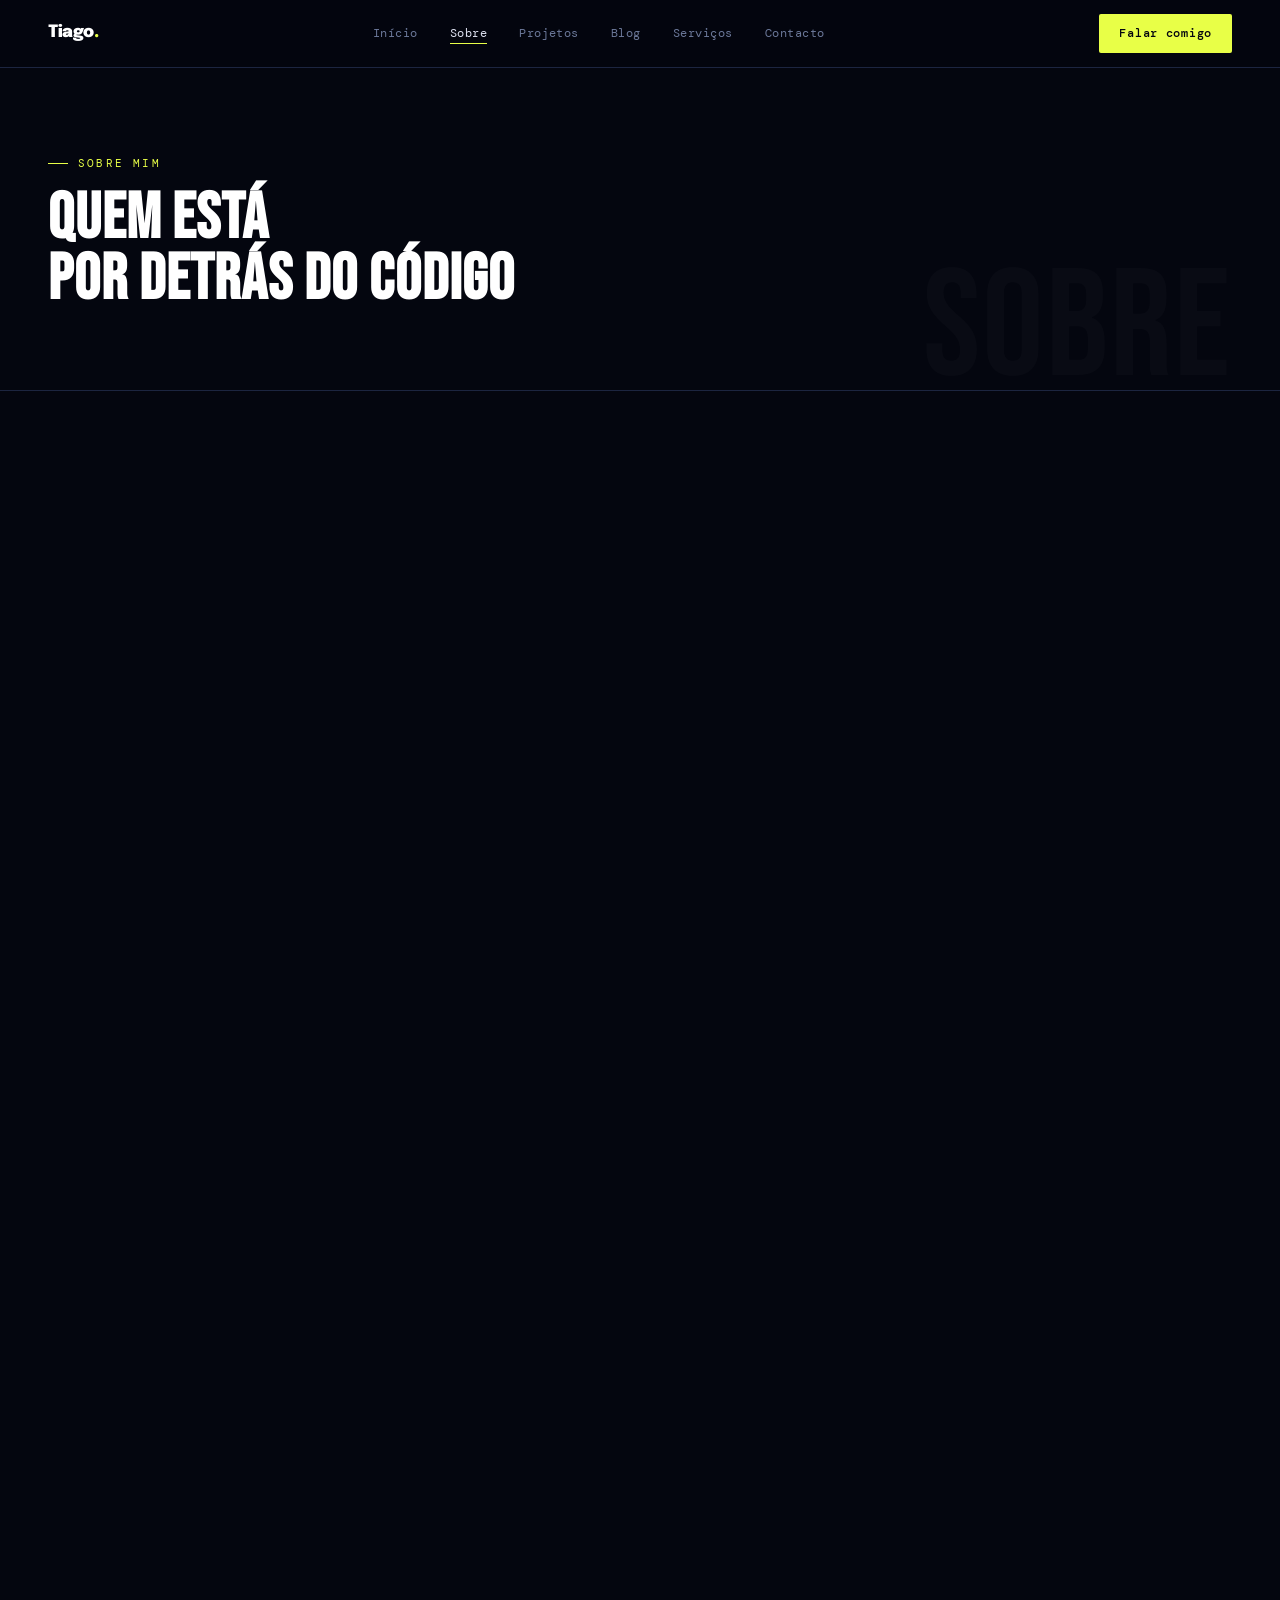
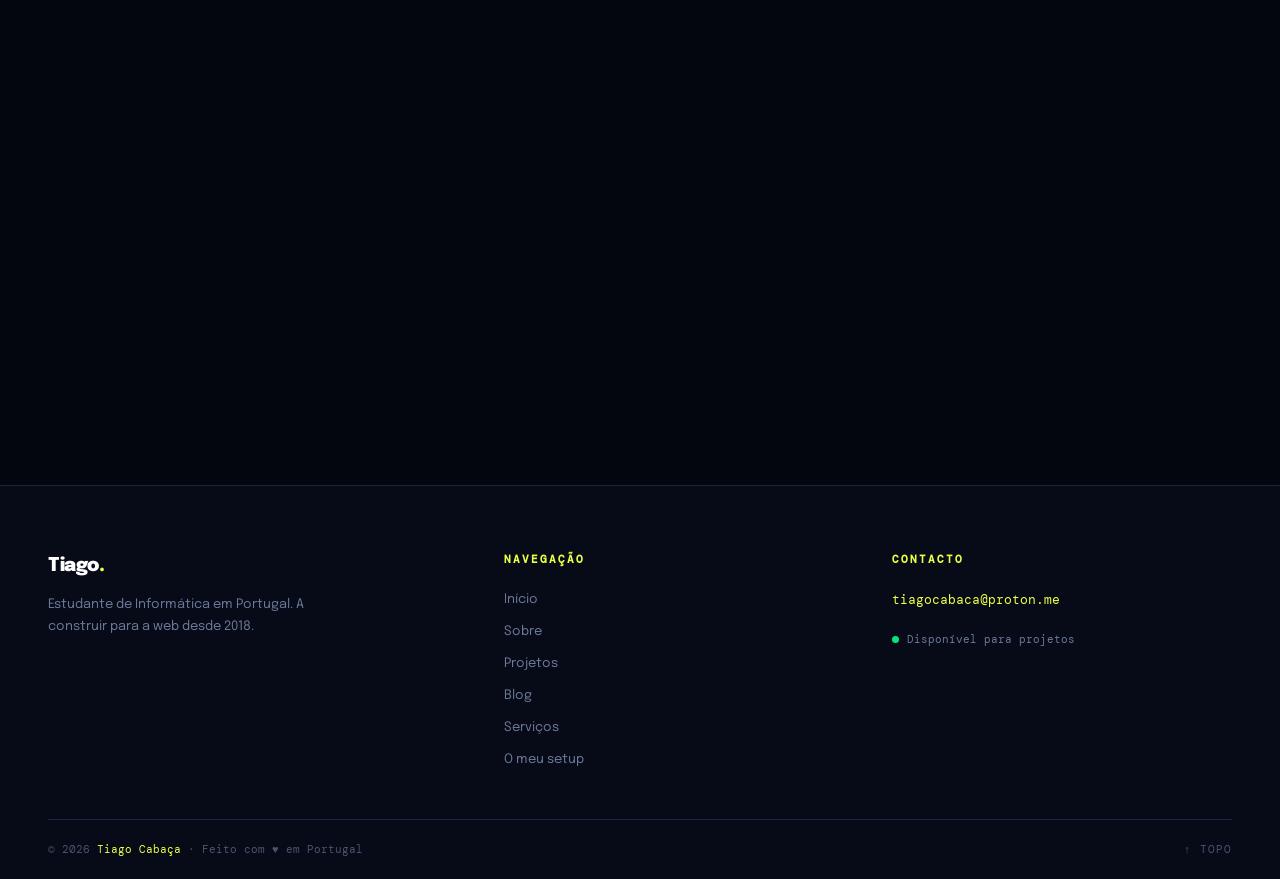
==== pages/about.html @ 88f1fd80 "Add about page" ====
<!DOCTYPE html>
<html lang="pt">
<head>
  <meta charset="UTF-8"/><meta name="viewport" content="width=device-width, initial-scale=1.0"/>
  <title>Sobre | Tiago Cabaça</title>
  <link rel="stylesheet" href="../assets/css/style.css"/>
  <link rel="stylesheet" href="../assets/css/content.css"/><link rel="stylesheet" href="../assets/css/responsive.css"/>
</head>
<body>
<div class="page-wrap">

<nav>
  <a href="../index.html" class="nav-logo">Tiago<span>.</span></a>
  <ul class="nav-links">
    <li><a href="../index.html">Início</a></li><li><a href="about.html" class="active">Sobre</a></li>
    <li><a href="projects.html">Projetos</a></li><li><a href="blog.html">Blog</a></li>
    <li><a href="services.html">Serviços</a></li><li><a href="contact.html">Contacto</a></li>
  </ul>
  <a href="contact.html" class="nav-cta">Falar comigo</a>
  <button class="nav-toggle">☰</button>
</nav>

<div class="page-hero">
  <div class="page-hero-bg">SOBRE</div>
  <div class="container">
    <div class="eyebrow">Sobre mim</div>
    <h1 class="section-title">Quem está<br>por detrás do código</h1>
  </div>
</div>

<section class="section">
  <div class="container">
    <div class="about-layout">

      <!-- Sidebar -->
      <div class="about-sidebar-sticky">
        <div class="profile-card reveal">
          <div class="profile-avatar" style="padding:0;overflow:hidden"><img src="../assets/images/foto-perfil.jpeg" alt="Tiago Cabaça" style="width:100%;height:100%;object-fit:cover;border-radius:inherit"/></div>
          <div class="profile-name">Tiago Cabaça</div>
          <div class="profile-role">// Developer & Estudante</div>
          <ul class="profile-meta">
            <li class="profile-meta-item"><span>📍</span><span>Lisboa, Portugal</span></li>
            <li class="profile-meta-item"><span>✉</span><span>tiagocabaca@proton.me</span></li>
            <li class="profile-meta-item"><span>⚡</span><span><span class="status-dot" style="display:inline-block;margin-right:6px"></span>Disponível para projetos</span></li>
            <li class="profile-meta-item"><span>🎓</span><span>Eng. Informática · Inf. Gestão</span></li>
          </ul>
        </div>
        <div class="sidebar-actions reveal">
          <a href="contact.html" class="btn btn-primary">Falar comigo</a>
          <a href="uses.html" class="sidebar-setup-link">Ver o meu setup →</a>
        </div>
      </div>

      <!-- Content -->
      <div>
        <div class="about-content-block reveal">
          <h2>// Olá, sou o Tiago</h2>
          <p>Cresci em Lisboa e comecei a mexer com computadores mais cedo do que era suposto. Em 2018 entrei no curso profissional de Gestão e Programação de Sistemas Informáticos na Escola Secundária José Saramago e foi aí que tudo encaixou. Não era só programar por obrigação escolar; era perceber como as coisas funcionam por dentro, desmontá-las e voltar a montá-las de forma diferente. Essa curiosidade é o que me move até hoje.</p>
          <p>Depois do curso profissional, fiz o CTeSP em Informática na Academia de Ensino Superior de Mafra. Durante esse período tive dois estágios: um em suporte de IT numa empresa que prestava serviço remoto a empresas maiores, e outro em desenvolvimento web a construir sites para clientes, desde páginas estáticas e informativos a lojas online. Estou agora no IADE a fazer uma dupla licenciatura em Engenharia Informática e Informática de Gestão em simultâneo. É intenso, mas faz sentido para o que quero fazer.</p>
          <p>Trabalho principalmente com JavaScript e TypeScript, React no frontend, Node.js e Python no backend, e tenho explorado Kotlin para Android. Não tenho uma stack favorita fixa: prefiro entender o problema antes de escolher as ferramentas. Às vezes isso significa usar o que já sei, outras vezes significa aprender algo novo para o projeto.</p>
          <p>Aprendo de forma contínua, por necessidade ou por curiosidade. Não tenho medo de tecnologias novas: uma que não conheço hoje é uma que posso conhecer amanhã. E gosto genuinamente do processo, não é só trabalho.</p>
        </div>

        <div class="about-content-block reveal">
          <h2>// O que faço</h2>
          <p>O grosso do que faço é desenvolvimento web, do início ao fim. Isso normalmente significa arquitetar a estrutura antes de escrever uma linha de código, construir o backend com Node.js ou Python, montar a base de dados, e depois o frontend em React com TypeScript. Já trabalhei em projetos académicos de escala real, como a plataforma Africana Virtual Airways: uma aplicação full-stack de reservas de voos com motor de pesquisa, seleção de lugares, sistema de PNR e backoffice de administração, construída com Node.js, Express, MySQL e JavaScript vanilla.</p>
          <p>Gosto especialmente de construir ferramentas que resolvem um problema específico de forma limpa. O Track Manager é um bom exemplo: é uma web app open source para gerir faixas de áudio e legendas em ficheiros de vídeo, com frontend em React e TypeScript e backend em FastAPI com Python. Nasceu de uma frustração real, e esse é sempre o melhor ponto de partida para qualquer projeto.</p>
          <p>Além do desenvolvimento web, também faço Android com Kotlin. Depois do Xplored no IADE percebi que gosto do conjunto de desafios que o desenvolvimento mobile coloca: as restrições de bateria e memória, o ciclo de vida das Activities, a experiência de utilizador num ecrã pequeno. É uma área que pretendo continuar a explorar.</p>
          <p>Estou disponível para projetos freelance. Se precisas de um site, uma web app, uma API, ou simplesmente de ajuda técnica para transformar uma ideia em código, fala comigo diretamente.</p>

          <div class="skills-bars" style="margin-top:28px">
            <div class="skill-row">
              <div class="skill-row-top"><span>JavaScript / TypeScript</span><span>80%</span></div>
              <div class="skill-track"><div class="skill-fill" style="width:80%"></div></div>
            </div>
            <div class="skill-row">
              <div class="skill-row-top"><span>HTML / CSS</span><span>78%</span></div>
              <div class="skill-track"><div class="skill-fill" style="width:78%;animation-delay:.1s"></div></div>
            </div>
            <div class="skill-row">
              <div class="skill-row-top"><span>React / Vite</span><span>70%</span></div>
              <div class="skill-track"><div class="skill-fill" style="width:70%;animation-delay:.15s"></div></div>
            </div>
            <div class="skill-row">
              <div class="skill-row-top"><span>Node.js / Express</span><span>68%</span></div>
              <div class="skill-track"><div class="skill-fill" style="width:68%;animation-delay:.2s"></div></div>
            </div>
            <div class="skill-row">
              <div class="skill-row-top"><span>Python / FastAPI</span><span>60%</span></div>
              <div class="skill-track"><div class="skill-fill" style="width:60%;animation-delay:.25s"></div></div>
            </div>
            <div class="skill-row">
              <div class="skill-row-top"><span>Kotlin / Android</span><span>62%</span></div>
              <div class="skill-track"><div class="skill-fill" style="width:62%;animation-delay:.3s"></div></div>
            </div>
          </div>
        </div>

        <div class="about-content-block reveal">
          <h2>// Experiência</h2>
          <div class="timeline">
            <div class="timeline-item">
              <div class="timeline-date">2025 - Presente</div>
              <div class="timeline-role">Developer Freelancer</div>
              <div class="timeline-company">Independente · Lisboa</div>
              <div class="timeline-desc">Projetos pessoais e académicos em web development. Disponível para projetos de desenvolvimento web, APIs e automações.</div>
            </div>
            <div class="timeline-item">
              <div class="timeline-date">Estágio · 2023</div>
              <div class="timeline-role">Desenvolvedor Web</div>
              <div class="timeline-company">Agência de Web · Portugal</div>
              <div class="timeline-desc">Desenvolvimento de websites para clientes: sites estáticos e informativos, lojas online e plataformas dinâmicas.</div>
            </div>
            <div class="timeline-item">
              <div class="timeline-date">Estágio · 2021</div>
              <div class="timeline-role">IT Support Technician</div>
              <div class="timeline-company">Empresa de Suporte Remoto · Portugal</div>
              <div class="timeline-desc">Suporte técnico remoto a empresas clientes. Resolução de problemas de hardware, software e redes em ambiente profissional.</div>
            </div>
          </div>
        </div>

        <div class="about-content-block reveal">
          <h2>// Educação</h2>
          <div class="edu-grid">
            <div class="edu-card">
              <div class="edu-year">2018 — 2021</div>
              <div class="edu-course">Técnico de Gestão e Programação de Sistemas Informáticos</div>
              <div class="edu-institution">Escola Secundária José Saramago · Nível IV</div>
            </div>
            <div class="edu-card">
              <div class="edu-year">2021 — 2023</div>
              <div class="edu-course">CTeSP em Informática</div>
              <div class="edu-institution">Academia de Ensino Superior de Mafra (AESM)</div>
            </div>
            <div class="edu-card">
              <div class="edu-year">2024 — Presente</div>
              <div class="edu-course">Dupla Licenciatura em Engenharia Informática + Informática de Gestão</div>
              <div class="edu-institution">IADE, Universidade Europeia</div>
            </div>
          </div>
        </div>

        <div class="about-content-block reveal" style="display:none">
          <h2>// Testemunhos</h2>
          <div class="testimonials-grid">
            <div class="testimonial-card">
              <div class="testimonial-quote"></div>
              <div class="testimonial-author">
                <div class="testimonial-avatar"></div>
                <div class="testimonial-info">
                  <strong></strong>
                  <span></span>
                </div>
              </div>
            </div>
          </div>
        </div>

        <div class="about-content-block reveal">
          <h2>// Interesses</h2>
          <p>Fora do código, a fotografia ocupa muito do meu tempo. Câmaras analógicas, médio formato, rolos de filme de 35mm, abertura, luz natural. É uma área que me fascina tanto quanto a tecnologia: há algo de muito parecido entre as duas, a ideia de que com as ferramentas certas e atenção suficiente consegues capturar exatamente o que tens na cabeça. Tenho também um interesse crescente em open source, já tenho alguns projetos no meu GitHub e quero continuar a investir nessa área. E quando não estou a fazer nenhuma das duas coisas, estou provavelmente a jogar algum jogo indie ou a aprender algo que não tem utilidade imediata nenhuma mas que de alguma forma vai ser útil mais tarde.</p>
          <div class="tag-cloud" style="margin-top:16px">
            <span class="tag">Fotografia</span><span class="tag">Open Source</span>
            <span class="tag">Automação</span><span class="tag">Jogos Indie</span>
            <span class="tag">Android Dev</span><span class="tag">Aprender coisas novas</span>
          </div>
        </div>
      </div>
    </div>
  </div>
</section>

<footer>
  <div class="footer-top container">
    <div class="footer-brand">
      <a href="../index.html" class="nav-logo">Tiago<span>.</span></a>
      <p class="footer-tagline">Estudante de Informática em Portugal. A construir para a web desde 2018.</p>
    </div>
    <div class="footer-col">
      <h4>Navegação</h4>
      <div class="footer-links">
        <a href="../index.html">Início</a><a href="about.html">Sobre</a>
        <a href="projects.html">Projetos</a><a href="blog.html">Blog</a>
        <a href="services.html">Serviços</a><a href="uses.html">O meu setup</a>
      </div>
    </div>
    <div class="footer-col">
      <h4>Contacto</h4>
      <a href="mailto:tiagocabaca@proton.me" class="footer-contact-email">tiagocabaca@proton.me</a>
      <div class="status"><span class="status-dot"></span>Disponível para projetos</div>
    </div>
  </div>
  <div class="footer-bottom container">
    <p class="footer-copy">© 2026 <span>Tiago Cabaça</span> · Feito com ♥ em Portugal</p>
    <a href="#" class="footer-top-link">↑ Topo</a>
  </div>
</footer>

</div>
<script src="../assets/js/script.js"></script>
</body>
</html>
---- assets/css/style.css ----
@import url('https://fonts.googleapis.com/css2?family=Bebas+Neue&family=DM+Mono:ital,wght@0,300;0,400;0,500;1,300&family=Epilogue:wght@400;500;700;900&display=swap');

/* ══════════════════════════════════════
   ROOT
══════════════════════════════════════ */
:root {
  --bg:        #04060f;
  --bg2:       #070a17;
  --surface:   #0b0f20;
  --surface2:  #111827;
  --border:    #1c2540;
  --border2:   #243060;
  --accent:    #e8ff47;
  --accent-dim: rgba(232,255,71,0.12);
  --accent-glow: 0 0 24px rgba(232,255,71,0.25);
  --text:      #dde1f0;
  --muted:     #4a5470;
  --muted2:    #6b7899;
  --font-head: 'Bebas Neue', sans-serif;
  --font-body: 'Epilogue', sans-serif;
  --font-mono: 'DM Mono', monospace;
  --radius:    2px;
  --nav-h:     68px;
}

/* ══════════════════════════════════════
   RESET
══════════════════════════════════════ */
*, *::before, *::after { box-sizing: border-box; margin: 0; padding: 0; }
html { scroll-behavior: smooth; }
body {
  background: var(--bg);
  color: var(--text);
  font-family: var(--font-body);
  font-size: 15px;
  line-height: 1.7;
  overflow-x: hidden;
}
a { color: inherit; text-decoration: none; }
img { max-width: 100%; display: block; }
ul { list-style: none; }
button { font-family: inherit; cursor: pointer; border: none; background: none; }

/* ══════════════════════════════════════
   NAVBAR
══════════════════════════════════════ */
nav {
  position: fixed;
  top: 0; left: 0; right: 0;
  height: var(--nav-h);
  z-index: 200;
  display: flex;
  align-items: center;
  justify-content: space-between;
  padding: 0 48px;
  background: rgba(4,6,15,0.9);
  backdrop-filter: blur(16px);
  border-bottom: 1px solid var(--border);
  transition: border-color .3s;
}
nav.scrolled { border-bottom-color: var(--border2); }

.nav-logo {
  font-family: var(--font-body);
  font-weight: 900;
  font-size: 17px;
  letter-spacing: -0.5px;
  color: #fff;
  white-space: nowrap;
}
.nav-logo span { color: var(--accent); }

.nav-links {
  display: flex;
  align-items: center;
  gap: 32px;
}
.nav-links a {
  font-family: var(--font-mono);
  font-size: 12px;
  color: var(--muted2);
  letter-spacing: 0.04em;
  transition: color .2s;
  position: relative;
}
.nav-links a::after {
  content: '';
  position: absolute;
  bottom: -3px; left: 0;
  width: 0; height: 1px;
  background: var(--accent);
  transition: width .25s;
}
.nav-links a:hover,
.nav-links a.active { color: var(--text); }
.nav-links a:hover::after,
.nav-links a.active::after { width: 100%; }

.nav-cta {
  font-family: var(--font-mono);
  font-size: 12px;
  padding: 9px 20px;
  background: var(--accent);
  color: var(--bg);
  font-weight: 500;
  letter-spacing: 0.06em;
  transition: all .2s;
  border-radius: var(--radius);
}
.nav-cta:hover {
  background: #fff;
  box-shadow: var(--accent-glow);
}

.nav-toggle {
  display: none;
  color: var(--text);
  font-size: 20px;
  padding: 4px;
}

/* ══════════════════════════════════════
   PAGE WRAPPER
══════════════════════════════════════ */
.page-wrap {
  padding-top: var(--nav-h);
}

/* ══════════════════════════════════════
   SECTION BASE
══════════════════════════════════════ */
.section {
  padding: 100px 48px;
  position: relative;
}
.section--alt {
  background: var(--bg2);
  border-top: 1px solid var(--border);
  border-bottom: 1px solid var(--border);
}
.section--dark {
  background: var(--surface);
  border-top: 1px solid var(--border);
  border-bottom: 1px solid var(--border);
}

.container {
  max-width: 1200px;
  margin: 0 auto;
}

/* ══════════════════════════════════════
   TYPOGRAPHY ATOMS
══════════════════════════════════════ */
.eyebrow {
  display: inline-flex;
  align-items: center;
  gap: 10px;
  font-family: var(--font-mono);
  font-size: 11px;
  color: var(--accent);
  letter-spacing: 0.2em;
  text-transform: uppercase;
  margin-bottom: 16px;
}
.eyebrow::before {
  content: '';
  width: 20px; height: 1px;
  background: var(--accent);
  flex-shrink: 0;
}

.display-title {
  font-family: var(--font-head);
  font-size: clamp(56px, 8vw, 110px);
  line-height: 0.92;
  letter-spacing: 1px;
  color: #fff;
  text-transform: uppercase;
}

.section-title {
  font-family: var(--font-head);
  font-size: clamp(40px, 5vw, 68px);
  line-height: 0.95;
  letter-spacing: 1px;
  color: #fff;
  text-transform: uppercase;
  margin-bottom: 16px;
}

.section-sub {
  font-family: var(--font-body);
  font-size: 15px;
  color: var(--muted2);
  max-width: 480px;
  line-height: 1.8;
}

/* ══════════════════════════════════════
   BUTTONS
══════════════════════════════════════ */
.btn {
  display: inline-flex;
  align-items: center;
  gap: 8px;
  font-family: var(--font-mono);
  font-size: 12px;
  letter-spacing: 0.08em;
  padding: 12px 24px;
  border-radius: var(--radius);
  transition: all .2s;
  text-transform: uppercase;
  cursor: pointer;
}
.btn-primary {
  background: var(--accent);
  color: var(--bg);
  font-weight: 500;
}
.btn-primary:hover {
  background: #fff;
  color: var(--bg);
  box-shadow: var(--accent-glow);
}
.btn-outline {
  border: 1px solid var(--border2);
  color: var(--muted2);
}
.btn-outline:hover {
  border-color: var(--accent);
  color: var(--accent);
}
.btn-ghost {
  color: var(--accent);
  padding: 0;
  font-size: 12px;
}
.btn-ghost::after { content: ' →'; }
.btn-ghost:hover { color: #fff; }

/* ══════════════════════════════════════
   STATUS DOT
══════════════════════════════════════ */
.status {
  display: inline-flex;
  align-items: center;
  gap: 8px;
  font-family: var(--font-mono);
  font-size: 11px;
  color: var(--muted2);
}
.status-dot {
  width: 7px; height: 7px;
  background: #00e87a;
  border-radius: 50%;
  animation: pulse 2s infinite;
  flex-shrink: 0;
}
@keyframes pulse {
  0%,100% { opacity: 1; box-shadow: 0 0 0 0 rgba(0,232,122,0.4); }
  50% { opacity: .7; box-shadow: 0 0 0 4px rgba(0,232,122,0); }
}

/* ══════════════════════════════════════
   HERO (index)
══════════════════════════════════════ */
#hero {
  min-height: 75vh;
  display: flex;
  flex-direction: column;
  justify-content: center;
  padding: calc(var(--nav-h) + 4px) 48px 80px;
  position: relative;
  overflow: hidden;
  border-bottom: 1px solid var(--border);
}

.hero-bg-text {
  position: absolute;
  bottom: -20px; right: -20px;
  font-family: var(--font-head);
  font-size: clamp(160px, 22vw, 320px);
  color: rgba(255,255,255,0.018);
  line-height: 1;
  letter-spacing: 2px;
  text-transform: uppercase;
  pointer-events: none;
  user-select: none;
}

.hero-inner {
  position: relative;
  z-index: 2;
  max-width: 900px;
}

.hero-tag {
  display: flex;
  align-items: center;
  gap: 16px;
  margin-bottom: 32px;
  opacity: 0;
  animation: fadeUp .5s .1s forwards;
}

.hero-title {
  opacity: 0;
  animation: fadeUp .5s .25s forwards;
  margin-bottom: 32px;
}
.hero-title .outline {
  -webkit-text-stroke: 1.5px rgba(255,255,255,0.25);
  color: transparent;
}
.hero-title .accent-word { color: var(--accent); }

.hero-desc {
  font-size: 16px;
  color: var(--muted2);
  max-width: 460px;
  line-height: 1.85;
  margin-bottom: 44px;
  opacity: 0;
  animation: fadeUp .5s .4s forwards;
}

.hero-actions {
  display: flex;
  gap: 12px;
  flex-wrap: wrap;
  opacity: 0;
  animation: fadeUp .5s .55s forwards;
}

.hero-scroll {
  position: absolute;
  bottom: 36px; left: 48px;
  display: flex;
  align-items: center;
  gap: 12px;
  font-family: var(--font-mono);
  font-size: 10px;
  color: var(--muted);
  letter-spacing: 0.2em;
  text-transform: uppercase;
  opacity: 0;
  animation: fadeUp .5s .8s forwards;
}
.scroll-bar {
  width: 36px; height: 1px;
  background: var(--border2);
  position: relative; overflow: hidden;
}
.scroll-bar::after {
  content: '';
  position: absolute;
  inset: 0;
  background: var(--accent);
  animation: runBar 2s 1.2s ease-in-out infinite;
  transform: translateX(-100%);
}
@keyframes runBar {
  0%   { transform: translateX(-100%); }
  50%  { transform: translateX(0); }
  100% { transform: translateX(100%); }
}

/* ══════════════════════════════════════
   ABOUT SNIPPET (index)
══════════════════════════════════════ */
.about-grid {
  display: grid;
  grid-template-columns: 1fr 1fr;
  gap: 80px;
  align-items: center;
}

.photo-frame {
  position: relative;
  max-width: 420px;
}
.photo-frame::before {
  content: '';
  position: absolute;
  top: -1px; left: -1px; right: -1px; bottom: -1px;
  background: linear-gradient(135deg, var(--accent) 0%, transparent 50%, var(--border2) 100%);
  z-index: -1;
}
.photo-placeholder {
  aspect-ratio: 3/4;
  background: var(--surface);
  border: 1px solid var(--border);
  display: flex;
  flex-direction: column;
  align-items: center;
  justify-content: center;
  gap: 12px;
  color: var(--muted);
  font-family: var(--font-mono);
  font-size: 12px;
}
.photo-placeholder svg { opacity: 0.2; width: 52px; height: 52px; }

.corner { position: absolute; width: 16px; height: 16px; border-color: var(--accent); border-style: solid; }
.corner.tl { top: -6px; left: -6px; border-width: 2px 0 0 2px; }
.corner.tr { top: -6px; right: -6px; border-width: 2px 2px 0 0; }
.corner.bl { bottom: -6px; left: -6px; border-width: 0 0 2px 2px; }
.corner.br { bottom: -6px; right: -6px; border-width: 0 2px 2px 0; }

.stats-row {
  display: flex;
  gap: 24px;
  margin-top: 28px;
}
.stat-block strong {
  display: block;
  font-family: var(--font-head);
  font-size: 40px;
  color: var(--accent);
  line-height: 1;
}
.stat-block span {
  font-family: var(--font-mono);
  font-size: 11px;
  color: var(--muted2);
  letter-spacing: 0.1em;
}

.about-text p { color: var(--muted2); line-height: 1.9; margin-bottom: 18px; }

.tag-cloud { display: flex; flex-wrap: wrap; gap: 8px; margin-top: 28px; }
.tag {
  font-family: var(--font-mono);
  font-size: 11px;
  padding: 5px 12px;
  border: 1px solid var(--border2);
  color: var(--muted2);
  letter-spacing: 0.06em;
  transition: all .2s;
  border-radius: var(--radius);
}
.tag:hover { border-color: var(--accent); color: var(--accent); background: var(--accent-dim); }

/* ══════════════════════════════════════
   PROJECT CARDS
══════════════════════════════════════ */
.section-header {
  display: flex;
  align-items: flex-end;
  justify-content: space-between;
  margin-bottom: 48px;
  gap: 24px;
}

.projects-grid {
  display: grid;
  grid-template-columns: repeat(3, 1fr);
  gap: 1px;
  background: var(--border);
}

.project-card {
  background: var(--bg);
  position: relative;
  overflow: hidden;
  transition: background .25s;
}
.project-card:hover { background: var(--surface); }

.project-thumb {
  height: 180px;
  background: var(--surface);
  display: flex;
  align-items: center;
  justify-content: center;
  border-bottom: 1px solid var(--border);
  overflow: hidden;
  position: relative;
}
.project-num {
  font-family: var(--font-head);
  font-size: 80px;
  color: var(--border2);
  line-height: 1;
  transition: all .3s;
  letter-spacing: 2px;
}
.project-card:hover .project-num { color: rgba(232,255,71,0.1); transform: scale(1.08); }

.project-accent-line {
  position: absolute;
  top: 0; left: 0; right: 0;
  height: 2px;
  background: var(--accent);
  transform: scaleX(0);
  transform-origin: left;
  transition: transform .35s;
}
.project-card:hover .project-accent-line { transform: scaleX(1); }

.project-body { padding: 24px 24px 28px; }
.project-tags { display: flex; gap: 6px; margin-bottom: 12px; flex-wrap: wrap; }
.project-tag {
  font-family: var(--font-mono);
  font-size: 10px;
  padding: 3px 8px;
  background: var(--accent-dim);
  color: var(--accent);
  letter-spacing: 0.08em;
  border-radius: var(--radius);
}
.project-name {
  font-family: var(--font-body);
  font-weight: 700;
  font-size: 18px;
  color: #fff;
  margin-bottom: 8px;
  letter-spacing: -0.3px;
}
.project-desc {
  font-size: 13px;
  color: var(--muted2);
  line-height: 1.7;
  margin-bottom: 20px;
}
.project-links { display: flex; gap: 16px; }

/* ══════════════════════════════════════
   BLOG CARDS
══════════════════════════════════════ */
.blog-grid {
  display: grid;
  grid-template-columns: repeat(3, 1fr);
  gap: 24px;
}

.blog-card {
  background: var(--surface);
  border: 1px solid var(--border);
  overflow: hidden;
  transition: all .25s;
  border-radius: var(--radius);
}
.blog-card:hover {
  border-color: var(--border2);
  transform: translateY(-3px);
  box-shadow: 0 16px 48px rgba(0,0,0,0.3);
}

.blog-thumb {
  height: 160px;
  background: var(--bg2);
  display: flex;
  align-items: center;
  justify-content: center;
  border-bottom: 1px solid var(--border);
  overflow: hidden;
}
.blog-thumb-icon {
  font-family: var(--font-head);
  font-size: 56px;
  color: var(--border2);
  letter-spacing: 1px;
  transition: all .3s;
}
.blog-card:hover .blog-thumb-icon { color: rgba(232,255,71,0.15); }

.blog-body { padding: 20px; }
.blog-meta {
  display: flex;
  align-items: center;
  justify-content: space-between;
  margin-bottom: 10px;
}
.blog-cat {
  font-family: var(--font-mono);
  font-size: 10px;
  color: var(--accent);
  letter-spacing: 0.12em;
  text-transform: uppercase;
}
.blog-date {
  font-family: var(--font-mono);
  font-size: 10px;
  color: var(--muted);
}
.blog-title {
  font-family: var(--font-body);
  font-weight: 700;
  font-size: 16px;
  color: #fff;
  margin-bottom: 8px;
  line-height: 1.4;
  letter-spacing: -0.2px;
}
.blog-excerpt {
  font-size: 13px;
  color: var(--muted2);
  line-height: 1.7;
  margin-bottom: 16px;
}
.blog-footer {
  display: flex;
  align-items: center;
  justify-content: space-between;
}
.read-time {
  font-family: var(--font-mono);
  font-size: 10px;
  color: var(--muted);
}

/* ══════════════════════════════════════
   SERVICES PREVIEW (index)
══════════════════════════════════════ */
.services-grid {
  display: grid;
  grid-template-columns: repeat(3, 1fr);
  gap: 1px;
  background: var(--border);
  margin-top: 48px;
}

.service-card {
  background: var(--bg2);
  padding: 32px;
  transition: background .2s;
  position: relative;
  overflow: hidden;
}
.service-card::before {
  content: '';
  position: absolute;
  bottom: 0; left: 0; right: 0;
  height: 2px;
  background: var(--accent);
  transform: scaleX(0);
  transform-origin: left;
  transition: transform .3s;
}
.service-card:hover { background: var(--surface); }
.service-card:hover::before { transform: scaleX(1); }

.service-icon {
  font-size: 28px;
  margin-bottom: 16px;
}
.service-name {
  font-family: var(--font-body);
  font-weight: 700;
  font-size: 18px;
  color: #fff;
  margin-bottom: 10px;
}
.service-desc {
  font-size: 13px;
  color: var(--muted2);
  line-height: 1.7;
}

/* ══════════════════════════════════════
   CONTACT CTA (index)
══════════════════════════════════════ */
.contact-cta-wrap {
  text-align: center;
  max-width: 640px;
  margin: 0 auto;
}
.contact-cta-email {
  display: block;
  font-family: var(--font-head);
  font-size: clamp(28px, 4vw, 48px);
  color: var(--accent);
  letter-spacing: 2px;
  margin: 20px 0 36px;
  transition: color .2s;
}
.contact-cta-email:hover { color: #fff; }

.social-row {
  display: flex;
  gap: 12px;
  justify-content: center;
  margin-top: 36px;
}
.social-btn {
  width: 40px; height: 40px;
  border: 1px solid var(--border2);
  display: flex; align-items: center; justify-content: center;
  color: var(--muted2);
  font-size: 15px;
  transition: all .2s;
  border-radius: var(--radius);
}
.social-btn:hover {
  border-color: var(--accent);
  color: var(--accent);
  background: var(--accent-dim);
}

/* ══════════════════════════════════════
   FOOTER
══════════════════════════════════════ */
footer {
  background: var(--bg2);
  border-top: 1px solid var(--border);
  padding: 64px 48px 0;
}

.footer-top {
  display: grid;
  grid-template-columns: 1.2fr 1fr 1fr;
  gap: 48px;
  padding-bottom: 48px;
}

.footer-brand .nav-logo { font-size: 19px; margin-bottom: 12px; display: block; }
.footer-tagline {
  font-size: 13px;
  color: var(--muted2);
  line-height: 1.7;
  max-width: 260px;
  margin-bottom: 20px;
}
.footer-social { display: flex; gap: 10px; }

.footer-col h4 {
  font-family: var(--font-mono);
  font-size: 11px;
  color: var(--accent);
  letter-spacing: 0.18em;
  text-transform: uppercase;
  margin-bottom: 20px;
}
.footer-links { display: flex; flex-direction: column; gap: 10px; }
.footer-links a {
  font-size: 13px;
  color: var(--muted2);
  transition: color .2s;
}
.footer-links a:hover { color: var(--text); }

.footer-contact-email {
  font-family: var(--font-mono);
  font-size: 13px;
  color: var(--accent);
  display: block;
  margin-bottom: 16px;
  transition: color .2s;
}
.footer-contact-email:hover { color: #fff; }

.footer-bottom {
  border-top: 1px solid var(--border);
  padding: 20px 0;
  display: flex;
  align-items: center;
  justify-content: space-between;
}
.footer-copy {
  font-family: var(--font-mono);
  font-size: 11px;
  color: var(--muted);
}
.footer-copy span { color: var(--accent); }
.footer-top-link {
  font-family: var(--font-mono);
  font-size: 11px;
  color: var(--muted);
  letter-spacing: 0.1em;
  text-transform: uppercase;
  transition: color .2s;
}
.footer-top-link:hover { color: var(--accent); }

/* ══════════════════════════════════════
   PAGE HERO (inner pages)
══════════════════════════════════════ */
.page-hero {
  padding: 80px 48px 64px;
  border-bottom: 1px solid var(--border);
  position: relative;
  overflow: hidden;
}
.page-hero-bg {
  position: absolute;
  right: 48px; bottom: -16px;
  font-family: var(--font-head);
  font-size: clamp(80px, 12vw, 160px);
  color: rgba(255,255,255,0.025);
  letter-spacing: 2px;
  text-transform: uppercase;
  pointer-events: none;
  user-select: none;
  line-height: 1;
}

/* ══════════════════════════════════════
   ABOUT PAGE
══════════════════════════════════════ */
.about-layout {
  display: grid;
  grid-template-columns: 280px 1fr;
  gap: 64px;
  align-items: start;
}

.about-sidebar-sticky {
  position: sticky;
  top: calc(var(--nav-h) + 32px);
}

.profile-card {
  background: var(--surface);
  border: 1px solid var(--border);
  padding: 28px;
  margin-bottom: 16px;
  border-radius: var(--radius);
}
.profile-avatar {
  width: 72px; height: 72px;
  border-radius: 50%;
  border: 2px solid var(--accent);
  background: var(--bg);
  display: flex; align-items: center; justify-content: center;
  font-family: var(--font-head);
  font-size: 26px;
  color: var(--accent);
  margin-bottom: 16px;
  letter-spacing: 1px;
}
.profile-name {
  font-family: var(--font-body);
  font-weight: 700;
  font-size: 18px;
  color: #fff;
  margin-bottom: 4px;
}
.profile-role {
  font-family: var(--font-mono);
  font-size: 11px;
  color: var(--accent);
  letter-spacing: 0.12em;
  text-transform: uppercase;
  margin-bottom: 20px;
}
.profile-meta { display: flex; flex-direction: column; gap: 8px; }
.profile-meta-item {
  display: flex; gap: 10px; align-items: flex-start;
  font-size: 13px; color: var(--muted2);
}
.profile-meta-item span:first-child { color: var(--accent); font-size: 14px; flex-shrink: 0; }

.sidebar-actions { display: flex; flex-direction: column; gap: 8px; }
.sidebar-actions .btn { justify-content: center; }
.sidebar-setup-link {
  font-family: var(--font-mono);
  font-size: 11px;
  color: var(--muted);
  text-align: center;
  display: block;
  margin-top: 8px;
  transition: color .2s;
  letter-spacing: 0.06em;
}
.sidebar-setup-link:hover { color: var(--accent); }

.about-content-block { margin-bottom: 56px; }
.about-content-block h2 {
  font-family: var(--font-head);
  font-size: 36px;
  color: #fff;
  letter-spacing: 1px;
  text-transform: uppercase;
  margin-bottom: 20px;
  padding-bottom: 16px;
  border-bottom: 1px solid var(--border);
}
.about-content-block p {
  color: var(--muted2); line-height: 1.9; margin-bottom: 16px; font-size: 15px;
}

.skills-bars { display: flex; flex-direction: column; gap: 20px; }
.skill-row {}
.skill-row-top {
  display: flex; justify-content: space-between;
  font-family: var(--font-mono); font-size: 12px;
  margin-bottom: 8px;
}
.skill-row-top span:last-child { color: var(--accent); }
.skill-track {
  height: 2px; background: var(--border2); overflow: hidden;
}
.skill-fill {
  height: 100%;
  background: linear-gradient(90deg, var(--accent), rgba(232,255,71,0.4));
  transform: scaleX(0);
  transform-origin: left;
  animation: fillBar 1s ease-out forwards;
  animation-play-state: paused;
}
@keyframes fillBar { to { transform: scaleX(1); } }

/* Timeline */
.timeline { position: relative; padding-left: 28px; }
.timeline::before {
  content: '';
  position: absolute;
  left: 0; top: 8px; bottom: 0;
  width: 1px;
  background: linear-gradient(to bottom, var(--accent), transparent);
}
.timeline-item { position: relative; margin-bottom: 40px; }
.timeline-item::before {
  content: '';
  position: absolute;
  left: -32px; top: 7px;
  width: 8px; height: 8px;
  border: 1.5px solid var(--accent);
  background: var(--bg);
  border-radius: 50%;
  box-shadow: 0 0 8px rgba(232,255,71,0.3);
}
.timeline-date {
  font-family: var(--font-mono);
  font-size: 11px;
  color: var(--accent);
  letter-spacing: 0.12em;
  margin-bottom: 6px;
}
.timeline-role {
  font-family: var(--font-body);
  font-weight: 700;
  font-size: 18px;
  color: #fff;
  margin-bottom: 3px;
}
.timeline-company {
  font-family: var(--font-mono);
  font-size: 12px;
  color: var(--muted2);
  margin-bottom: 10px;
}
.timeline-desc { font-size: 13px; color: var(--muted2); line-height: 1.8; max-width: 580px; }

/* Education cards */
.edu-grid { display: grid; grid-template-columns: 1fr 1fr; gap: 16px; }
.edu-card {
  background: var(--surface);
  border: 1px solid var(--border);
  padding: 20px;
  border-radius: var(--radius);
  transition: border-color .2s;
}
.edu-card:hover { border-color: var(--border2); }
.edu-year {
  font-family: var(--font-mono);
  font-size: 10px;
  color: var(--accent);
  letter-spacing: 0.15em;
  margin-bottom: 6px;
}
.edu-course {
  font-weight: 700;
  font-size: 15px;
  color: #fff;
  margin-bottom: 4px;
}
.edu-institution { font-size: 13px; color: var(--muted2); }

/* Testimonials */
.testimonials-grid { display: grid; grid-template-columns: 1fr 1fr; gap: 16px; }
.testimonial-card {
  background: var(--surface);
  border: 1px solid var(--border);
  padding: 24px;
  border-radius: var(--radius);
}
.testimonial-quote {
  font-size: 14px;
  color: var(--muted2);
  line-height: 1.8;
  margin-bottom: 20px;
  font-style: italic;
}
.testimonial-quote::before { content: '"'; color: var(--accent); font-size: 20px; }
.testimonial-author { display: flex; align-items: center; gap: 12px; }
.testimonial-avatar {
  width: 36px; height: 36px;
  border-radius: 50%;
  background: var(--border2);
  display: flex; align-items: center; justify-content: center;
  font-family: var(--font-head);
  font-size: 14px;
  color: var(--accent);
  flex-shrink: 0;
}
.testimonial-info strong { display: block; font-size: 13px; color: #fff; }
.testimonial-info span { font-family: var(--font-mono); font-size: 10px; color: var(--muted2); }

/* ══════════════════════════════════════
   PROJECTS PAGE
══════════════════════════════════════ */
.filter-bar {
  display: flex;
  gap: 8px;
  flex-wrap: wrap;
  margin-bottom: 40px;
}
.filter-btn {
  font-family: var(--font-mono);
  font-size: 11px;
  padding: 7px 16px;
  border: 1px solid var(--border2);
  color: var(--muted2);
  letter-spacing: 0.08em;
  text-transform: uppercase;
  border-radius: var(--radius);
  transition: all .2s;
  cursor: pointer;
}
.filter-btn:hover,
.filter-btn.active {
  border-color: var(--accent);
  color: var(--accent);
  background: var(--accent-dim);
}

.projects-grid-full {
  display: grid;
  grid-template-columns: repeat(3, 1fr);
  gap: 1px;
  background: var(--border);
}
.projects-grid-full .project-card[data-hidden] { display: none; }

/* Project Detail */
.project-detail-layout {
  display: grid;
  grid-template-columns: 1fr 280px;
  gap: 64px;
  align-items: start;
}
.project-detail-sidebar {
  position: sticky;
  top: calc(var(--nav-h) + 32px);
}
.detail-info-card {
  background: var(--surface);
  border: 1px solid var(--border);
  padding: 24px;
  border-radius: var(--radius);
}
.detail-info-row {
  display: flex;
  justify-content: space-between;
  align-items: center;
  padding: 12px 0;
  border-bottom: 1px solid var(--border);
  font-size: 13px;
}
.detail-info-row:last-child { border-bottom: none; }
.detail-info-row span:first-child {
  font-family: var(--font-mono);
  font-size: 11px;
  color: var(--muted);
  letter-spacing: 0.08em;
}
.detail-info-row span:last-child { color: var(--text); }
.project-content h2 {
  font-family: var(--font-head);
  font-size: 32px;
  color: #fff;
  letter-spacing: 1px;
  text-transform: uppercase;
  margin: 36px 0 16px;
}
.project-content p { color: var(--muted2); line-height: 1.9; margin-bottom: 16px; }
.project-content img {
  width: 100%;
  border: 1px solid var(--border);
  margin: 24px 0;
  border-radius: var(--radius);
}
.related-projects { display: grid; grid-template-columns: repeat(3,1fr); gap: 1px; background: var(--border); }

/* ══════════════════════════════════════
   BLOG PAGE
══════════════════════════════════════ */
.blog-search-wrap {
  position: relative;
  max-width: 480px;
  margin-top: 32px;
}
.blog-search {
  width: 100%;
  background: var(--surface);
  border: 1px solid var(--border2);
  color: var(--text);
  font-family: var(--font-mono);
  font-size: 13px;
  padding: 12px 44px 12px 16px;
  outline: none;
  border-radius: var(--radius);
  transition: border-color .2s;
}
.blog-search:focus { border-color: var(--accent); }
.blog-search::placeholder { color: var(--muted); }
.search-icon {
  position: absolute;
  right: 14px; top: 50%;
  transform: translateY(-50%);
  color: var(--muted);
  pointer-events: none;
}

.blog-featured {
  display: grid;
  grid-template-columns: 1fr 1fr;
  gap: 24px;
  margin-bottom: 48px;
}
.blog-featured-card {
  background: var(--surface);
  overflow: hidden;
  transition: background .2s;
}
.blog-featured-card:hover { background: var(--surface2); }
.blog-featured-thumb {
  height: 220px;
  background: var(--bg);
  display: flex; align-items: center; justify-content: center;
  border-bottom: 1px solid var(--border);
}
.blog-featured-body { padding: 28px; }
.blog-featured-title {
  font-family: var(--font-body);
  font-weight: 700;
  font-size: 20px;
  color: #fff;
  margin: 10px 0 10px;
  line-height: 1.35;
  letter-spacing: -0.3px;
}

/* Blog Post */
.post-layout {
  display: grid;
  grid-template-columns: 1fr 260px;
  gap: 64px;
  align-items: start;
}
.post-sidebar { position: sticky; top: calc(var(--nav-h) + 32px); }
.post-toc {
  background: var(--surface);
  border: 1px solid var(--border);
  padding: 24px;
  border-radius: var(--radius);
  margin-bottom: 24px;
}
.post-toc h4 {
  font-family: var(--font-mono);
  font-size: 10px;
  color: var(--accent);
  letter-spacing: 0.18em;
  text-transform: uppercase;
  margin-bottom: 16px;
}
.toc-list { display: flex; flex-direction: column; gap: 8px; }
.toc-link {
  font-size: 12px;
  color: var(--muted2);
  transition: color .2s;
  padding-left: 10px;
  border-left: 2px solid transparent;
  transition: all .2s;
}
.toc-link:hover,
.toc-link.active {
  color: var(--accent);
  border-left-color: var(--accent);
}
.post-body h2 {
  font-family: var(--font-head);
  font-size: 32px;
  color: #fff;
  letter-spacing: 1px;
  text-transform: uppercase;
  margin: 40px 0 16px;
}
.post-body p { color: var(--muted2); line-height: 1.9; margin-bottom: 18px; font-size: 15px; }
.post-body pre {
  background: var(--surface);
  border: 1px solid var(--border2);
  padding: 20px;
  border-radius: var(--radius);
  overflow-x: auto;
  margin: 24px 0;
  font-family: var(--font-mono);
  font-size: 13px;
  color: var(--text);
}
.post-body blockquote {
  border-left: 3px solid var(--accent);
  padding: 16px 20px;
  background: var(--accent-dim);
  margin: 24px 0;
  font-style: italic;
  color: var(--muted2);
}

.author-card {
  background: var(--surface);
  border: 1px solid var(--border);
  padding: 28px;
  display: flex;
  gap: 20px;
  align-items: flex-start;
  margin-top: 48px;
  border-radius: var(--radius);
}
.author-avatar {
  width: 56px; height: 56px;
  border-radius: 50%;
  border: 2px solid var(--accent);
  background: var(--bg);
  display: flex; align-items: center; justify-content: center;
  font-family: var(--font-head);
  font-size: 20px;
  color: var(--accent);
  flex-shrink: 0;
  letter-spacing: 1px;
}
.author-info strong { display: block; font-size: 16px; color: #fff; margin-bottom: 4px; }
.author-info p { font-size: 13px; color: var(--muted2); line-height: 1.7; }

/* ══════════════════════════════════════
   SERVICES PAGE
══════════════════════════════════════ */
.services-full-grid {
  display: grid;
  grid-template-columns: 1fr 1fr;
  gap: 1px;
  background: var(--border);
  margin-bottom: 80px;
}
.service-full-card {
  background: var(--bg2);
  padding: 40px;
  transition: background .2s;
  position: relative;
  overflow: hidden;
}
.service-full-card:hover { background: var(--surface); }
.service-full-card::before {
  content: '';
  position: absolute;
  top: 0; left: 0; right: 0;
  height: 2px;
  background: var(--accent);
  transform: scaleX(0);
  transform-origin: left;
  transition: transform .3s;
}
.service-full-card:hover::before { transform: scaleX(1); }
.service-full-icon { font-size: 36px; margin-bottom: 20px; }
.service-full-name {
  font-family: var(--font-body);
  font-weight: 700;
  font-size: 22px;
  color: #fff;
  margin-bottom: 12px;
}
.service-full-desc { font-size: 14px; color: var(--muted2); line-height: 1.8; margin-bottom: 24px; }
.service-includes h4 {
  font-family: var(--font-mono);
  font-size: 10px;
  color: var(--accent);
  letter-spacing: 0.15em;
  text-transform: uppercase;
  margin-bottom: 10px;
}
.service-includes ul { display: flex; flex-direction: column; gap: 6px; }
.service-includes li {
  font-size: 13px;
  color: var(--muted2);
  padding-left: 14px;
  position: relative;
}
.service-includes li::before { content: '→'; position: absolute; left: 0; color: var(--accent); font-size: 11px; }

.process-steps {
  display: grid;
  grid-template-columns: repeat(4, 1fr);
  gap: 1px;
  background: var(--border);
  margin-top: 48px;
}
.process-step {
  background: var(--bg2);
  padding: 28px;
  text-align: center;
}
.process-num {
  font-family: var(--font-head);
  font-size: 48px;
  color: var(--accent);
  opacity: 0.3;
  line-height: 1;
  margin-bottom: 12px;
}
.process-label {
  font-family: var(--font-body);
  font-weight: 700;
  font-size: 15px;
  color: #fff;
  margin-bottom: 8px;
}
.process-desc { font-size: 12px; color: var(--muted2); line-height: 1.7; }

.faq-list { display: flex; flex-direction: column; gap: 0; border: 1px solid var(--border); border-radius: var(--radius); overflow: hidden; }
.faq-item { border-bottom: 1px solid var(--border); }
.faq-item:last-child { border-bottom: none; }
.faq-q {
  width: 100%;
  padding: 20px 24px;
  display: flex;
  align-items: center;
  justify-content: space-between;
  background: var(--surface);
  color: var(--text);
  font-size: 15px;
  font-weight: 600;
  text-align: left;
  transition: color .2s;
  cursor: pointer;
}
.faq-q:hover { color: var(--accent); }
.faq-icon { font-size: 18px; color: var(--accent); transition: transform .25s; }
.faq-item.open .faq-icon { transform: rotate(45deg); }
.faq-a {
  max-height: 0;
  overflow: hidden;
  transition: max-height .3s ease, padding .3s;
  background: var(--bg2);
}
.faq-item.open .faq-a { max-height: 200px; }
.faq-a-inner { padding: 0 24px 20px; font-size: 14px; color: var(--muted2); line-height: 1.8; }

.services-cta {
  background: var(--accent);
  padding: 64px 48px;
  text-align: center;
  margin-top: 80px;
}
.services-cta h2 {
  font-family: var(--font-head);
  font-size: clamp(36px, 5vw, 64px);
  color: var(--bg);
  letter-spacing: 2px;
  text-transform: uppercase;
  margin-bottom: 16px;
}
.services-cta p { font-size: 15px; color: rgba(4,6,15,0.65); margin-bottom: 32px; }
.services-cta .btn-outline {
  border-color: var(--bg);
  color: var(--bg);
}
.services-cta .btn-outline:hover { background: var(--bg); color: var(--accent); }

/* ══════════════════════════════════════
   USES PAGE
══════════════════════════════════════ */
.uses-content { max-width: 720px; margin: 0 auto; }
.uses-section { margin-bottom: 56px; }
.uses-section h2 {
  font-family: var(--font-head);
  font-size: 32px;
  color: #fff;
  letter-spacing: 1px;
  text-transform: uppercase;
  margin-bottom: 24px;
  padding-bottom: 16px;
  border-bottom: 1px solid var(--border);
}
.uses-list { display: flex; flex-direction: column; gap: 16px; }
.uses-item {
  display: flex;
  gap: 20px;
  align-items: flex-start;
  padding: 16px;
  background: var(--surface);
  border: 1px solid var(--border);
  border-radius: var(--radius);
  transition: border-color .2s;
}
.uses-item:hover { border-color: var(--border2); }
.uses-item-icon { font-size: 22px; flex-shrink: 0; margin-top: 2px; }
.uses-item-info strong {
  display: block;
  font-size: 15px;
  color: #fff;
  margin-bottom: 3px;
}
.uses-item-info p { font-size: 13px; color: var(--muted2); line-height: 1.6; }
.uses-item-info a {
  font-family: var(--font-mono);
  font-size: 11px;
  color: var(--accent);
  margin-top: 4px;
  display: inline-block;
  transition: color .2s;
}
.uses-item-info a:hover { color: #fff; }

/* ══════════════════════════════════════
   CONTACT PAGE
══════════════════════════════════════ */
.contact-layout {
  display: grid;
  grid-template-columns: 1fr 1fr;
  gap: 64px;
}
.contact-info-block h3 {
  font-family: var(--font-head);
  font-size: 28px;
  color: #fff;
  letter-spacing: 1px;
  text-transform: uppercase;
  margin-bottom: 14px;
}
.contact-info-block p { font-size: 14px; color: var(--muted2); line-height: 1.8; margin-bottom: 32px; }
.contact-methods { display: flex; flex-direction: column; gap: 12px; }
.contact-method {
  display: flex;
  gap: 14px;
  align-items: center;
  padding: 14px 18px;
  background: var(--surface);
  border: 1px solid var(--border);
  border-radius: var(--radius);
  transition: border-color .2s;
}
.contact-method:hover { border-color: var(--border2); }
.contact-method-icon {
  width: 36px; height: 36px;
  background: var(--accent-dim);
  border-radius: var(--radius);
  display: flex; align-items: center; justify-content: center;
  color: var(--accent);
  flex-shrink: 0;
}
.contact-method strong { display: block; font-size: 14px; color: var(--text); margin-bottom: 2px; }
.contact-method span { font-family: var(--font-mono); font-size: 12px; color: var(--muted2); }

.contact-form { display: flex; flex-direction: column; gap: 16px; }
.form-group { display: flex; flex-direction: column; gap: 7px; }
.form-group label {
  font-family: var(--font-mono);
  font-size: 10px;
  color: var(--accent);
  letter-spacing: 0.18em;
  text-transform: uppercase;
}
.form-group input,
.form-group textarea,
.form-group select {
  background: var(--surface);
  border: 1px solid var(--border2);
  color: var(--text);
  font-family: var(--font-body);
  font-size: 14px;
  padding: 12px 14px;
  outline: none;
  border-radius: var(--radius);
  width: 100%;
  transition: border-color .2s;
}
.form-group input:focus,
.form-group textarea:focus { border-color: var(--accent); box-shadow: 0 0 0 3px rgba(232,255,71,0.07); }
.form-group textarea { min-height: 130px; resize: vertical; }
.form-group select option { background: var(--surface); }
.form-row { display: grid; grid-template-columns: 1fr 1fr; gap: 12px; }

/* ══════════════════════════════════════
   404 PAGE
══════════════════════════════════════ */
.not-found {
  min-height: 100vh;
  display: flex;
  flex-direction: column;
  align-items: center;
  justify-content: center;
  text-align: center;
  padding: 48px;
  position: relative;
  overflow: hidden;
}
.not-found-bg {
  position: absolute;
  font-family: var(--font-head);
  font-size: clamp(200px, 30vw, 400px);
  color: rgba(232,255,71,0.04);
  line-height: 1;
  pointer-events: none;
  user-select: none;
  letter-spacing: 4px;
}
.not-found-content { position: relative; z-index: 2; }
.not-found-code {
  font-family: var(--font-mono);
  font-size: 12px;
  color: var(--accent);
  letter-spacing: 0.2em;
  text-transform: uppercase;
  margin-bottom: 16px;
}
.not-found h1 {
  font-family: var(--font-head);
  font-size: clamp(36px, 5vw, 56px);
  color: #fff;
  letter-spacing: 2px;
  text-transform: uppercase;
  margin-bottom: 16px;
}
.not-found p { font-size: 15px; color: var(--muted2); margin-bottom: 36px; }
.not-found-links { display: flex; gap: 12px; justify-content: center; flex-wrap: wrap; }

/* ══════════════════════════════════════
   REVEAL ANIMATION
══════════════════════════════════════ */
.reveal {
  opacity: 0;
  transform: translateY(28px);
  transition: opacity .65s, transform .65s;
}
.reveal.visible { opacity: 1; transform: none; }

/* ══════════════════════════════════════
   ANIMATIONS
══════════════════════════════════════ */
@keyframes fadeUp {
  from { opacity: 0; transform: translateY(20px); }
  to   { opacity: 1; transform: none; }
}
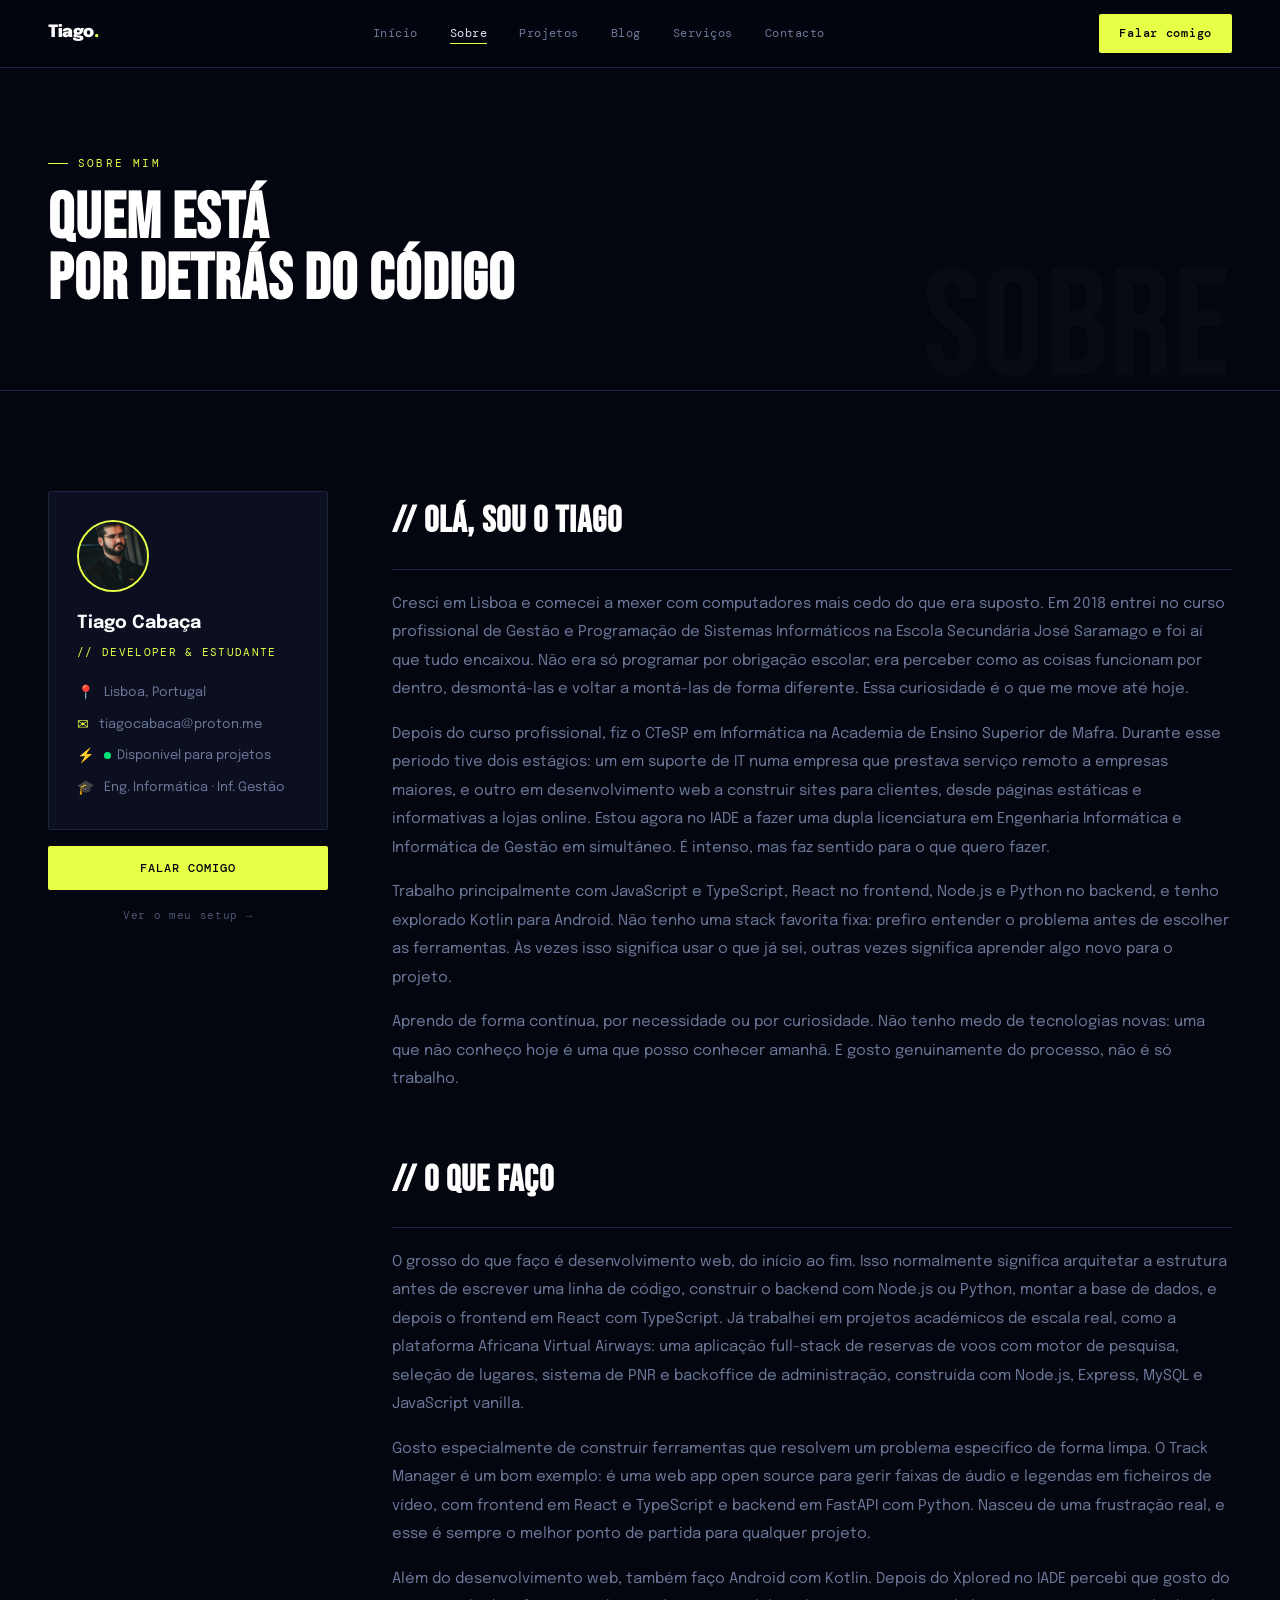
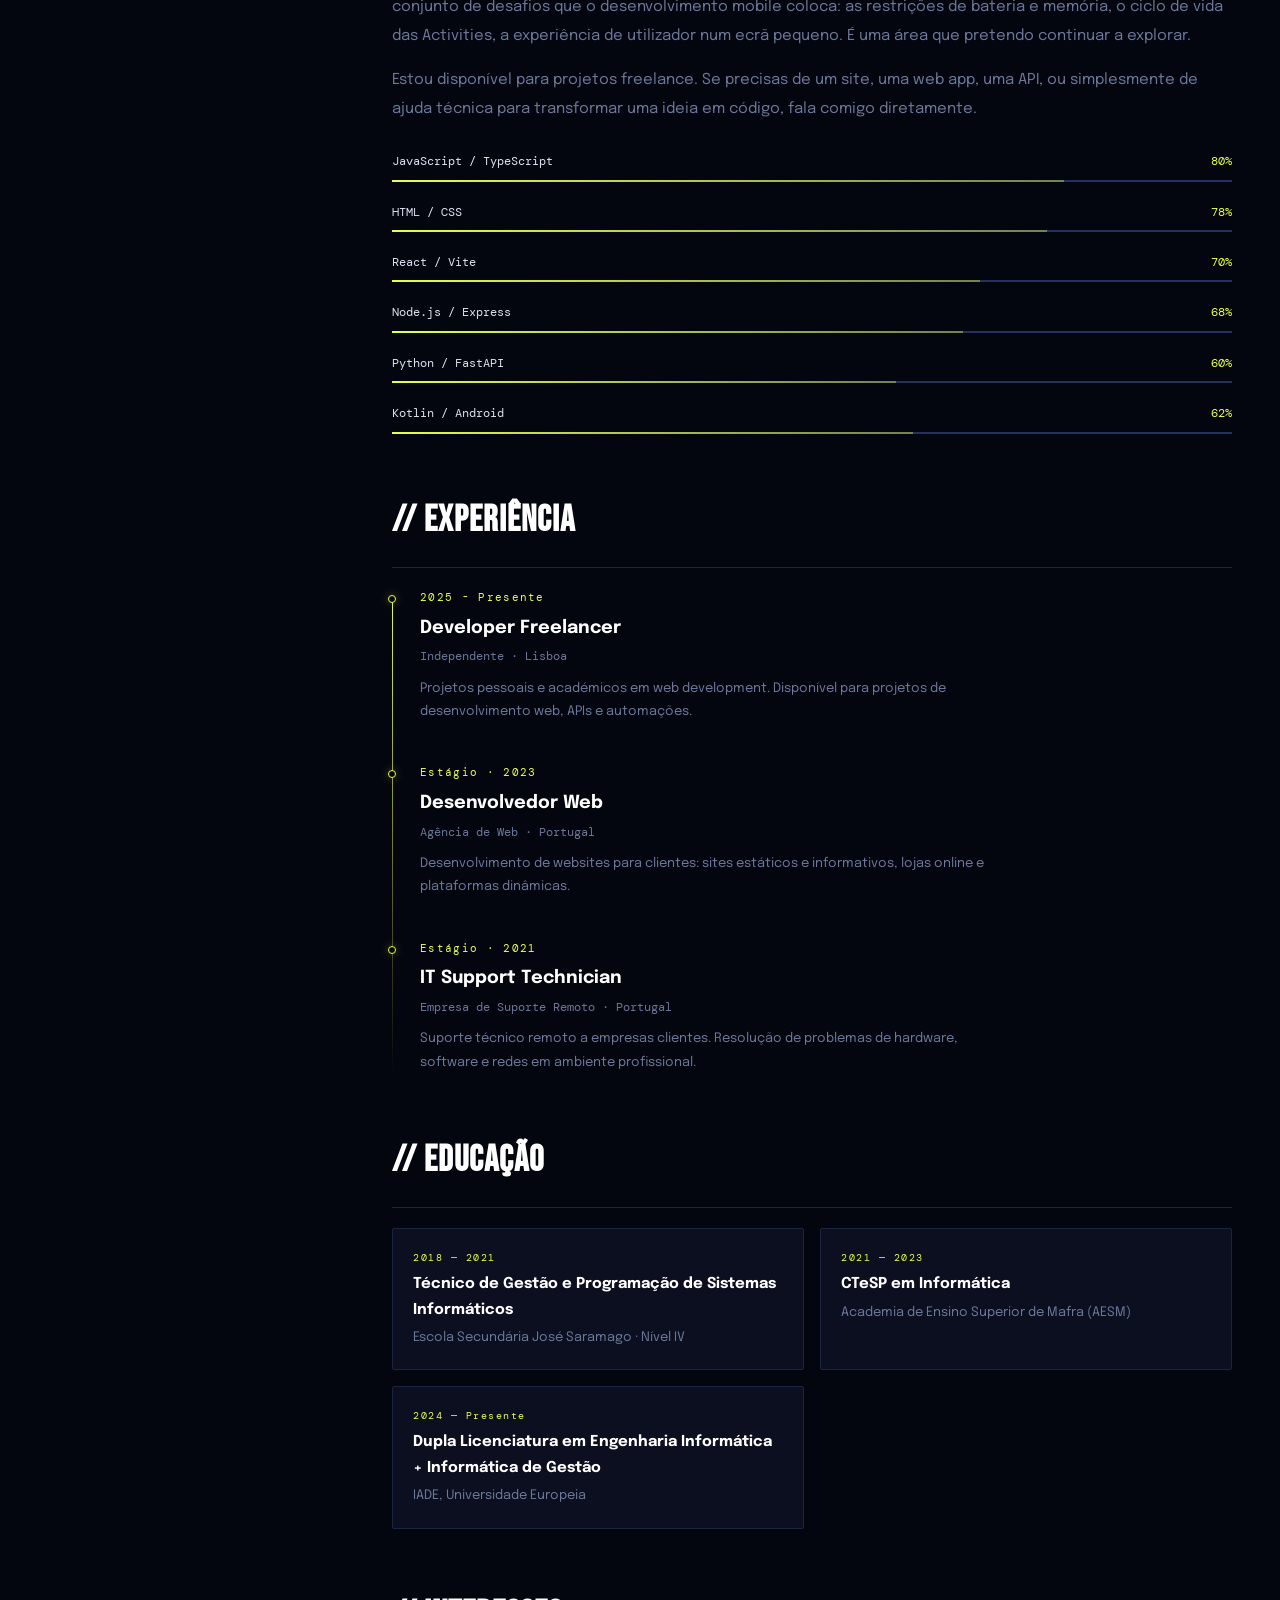
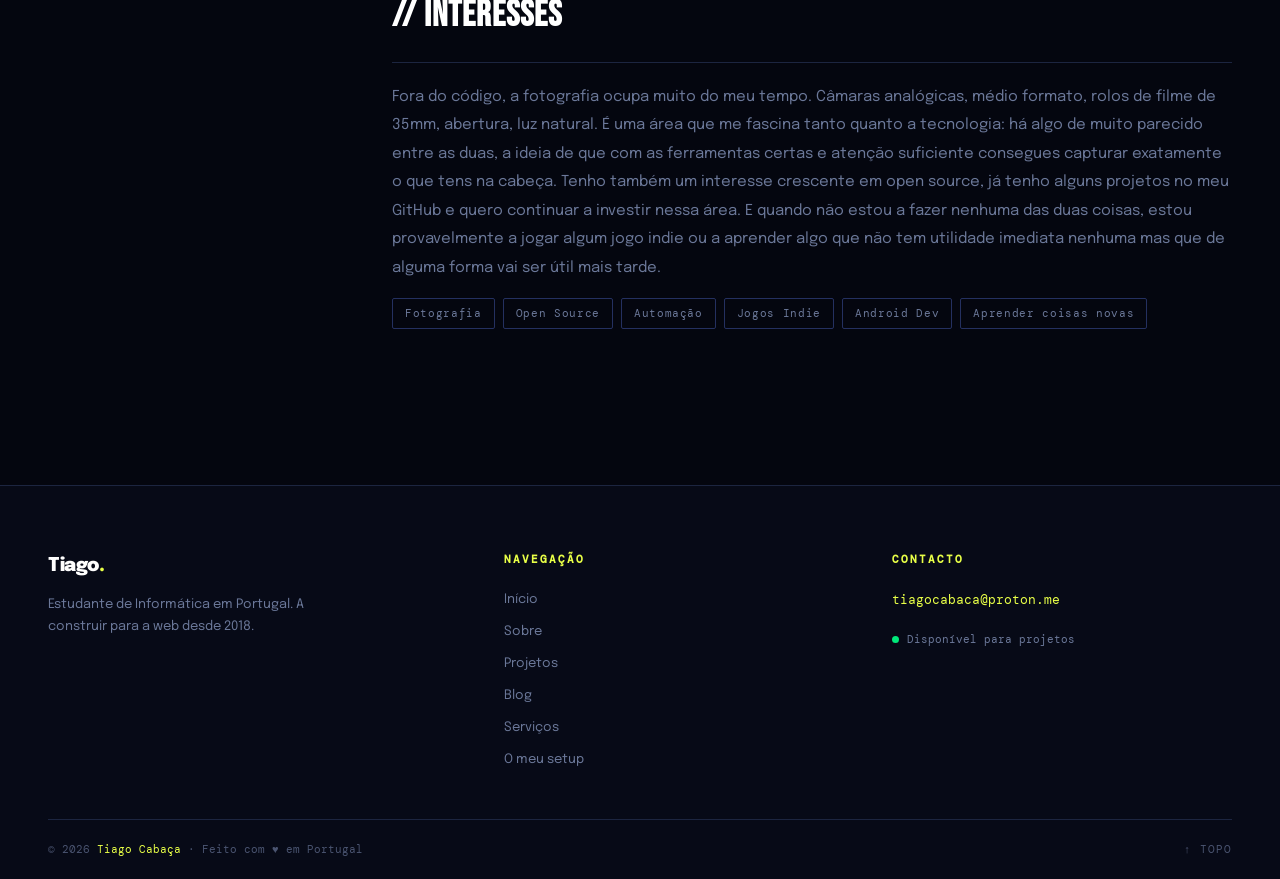
==== commit b4817f72: "Update site assets, styling, and content - Add favicon SVG - Add blog post cover images - Move 404.h" ====
--- a/pages/about.html
+++ b/pages/about.html
@@ -3,6 +3,9 @@
 <head>
   <meta charset="UTF-8"/><meta name="viewport" content="width=device-width, initial-scale=1.0"/>
   <title>Sobre | Tiago Cabaça</title>
+  <meta name="theme-color" content="#04060f"/>
+  <link rel="icon" type="image/svg+xml" href="../assets/images/favicon.svg"/>
+  <link rel="shortcut icon" href="../assets/images/favicon.svg"/>
   <link rel="stylesheet" href="../assets/css/style.css"/>
   <link rel="stylesheet" href="../assets/css/content.css"/><link rel="stylesheet" href="../assets/css/responsive.css"/>
 </head>
@@ -56,7 +59,7 @@
         <div class="about-content-block reveal">
           <h2>// Olá, sou o Tiago</h2>
           <p>Cresci em Lisboa e comecei a mexer com computadores mais cedo do que era suposto. Em 2018 entrei no curso profissional de Gestão e Programação de Sistemas Informáticos na Escola Secundária José Saramago e foi aí que tudo encaixou. Não era só programar por obrigação escolar; era perceber como as coisas funcionam por dentro, desmontá-las e voltar a montá-las de forma diferente. Essa curiosidade é o que me move até hoje.</p>
-          <p>Depois do curso profissional, fiz o CTeSP em Informática na Academia de Ensino Superior de Mafra. Durante esse período tive dois estágios: um em suporte de IT numa empresa que prestava serviço remoto a empresas maiores, e outro em desenvolvimento web a construir sites para clientes, desde páginas estáticas e informativos a lojas online. Estou agora no IADE a fazer uma dupla licenciatura em Engenharia Informática e Informática de Gestão em simultâneo. É intenso, mas faz sentido para o que quero fazer.</p>
+          <p>Depois do curso profissional, fiz o CTeSP em Informática na Academia de Ensino Superior de Mafra. Durante esse período tive dois estágios: um em suporte de IT numa empresa que prestava serviço remoto a empresas maiores, e outro em desenvolvimento web a construir sites para clientes, desde páginas estáticas e informativas a lojas online. Estou agora no IADE a fazer uma dupla licenciatura em Engenharia Informática e Informática de Gestão em simultâneo. É intenso, mas faz sentido para o que quero fazer.</p>
           <p>Trabalho principalmente com JavaScript e TypeScript, React no frontend, Node.js e Python no backend, e tenho explorado Kotlin para Android. Não tenho uma stack favorita fixa: prefiro entender o problema antes de escolher as ferramentas. Às vezes isso significa usar o que já sei, outras vezes significa aprender algo novo para o projeto.</p>
           <p>Aprendo de forma contínua, por necessidade ou por curiosidade. Não tenho medo de tecnologias novas: uma que não conheço hoje é uma que posso conhecer amanhã. E gosto genuinamente do processo, não é só trabalho.</p>
         </div>
--- a/assets/css/style.css
+++ b/assets/css/style.css
@@ -1301,14 +1301,28 @@
   background: var(--bg2);
   padding: 28px;
   text-align: center;
-}
+  transition: background .25s ease;
+}
+.process-step:hover { background: var(--surface); }
 .process-num {
   font-family: var(--font-head);
   font-size: 48px;
   color: var(--accent);
-  opacity: 0.3;
+  opacity: 0.18;
   line-height: 1;
   margin-bottom: 12px;
+  transition:
+    opacity .45s ease,
+    text-shadow .45s ease,
+    transform .45s cubic-bezier(.2,.8,.2,1);
+}
+.process-steps.visible .process-step:nth-child(1) .process-num { animation: processNumGlow .75s ease .08s both; }
+.process-steps.visible .process-step:nth-child(2) .process-num { animation: processNumGlow .75s ease .33s both; }
+.process-steps.visible .process-step:nth-child(3) .process-num { animation: processNumGlow .75s ease .58s both; }
+.process-steps.visible .process-step:nth-child(4) .process-num { animation: processNumGlow .75s ease .83s both; }
+.process-step:hover .process-num {
+  opacity: 1;
+  text-shadow: 0 0 18px rgba(232,255,71,0.45);
 }
 .process-label {
   font-family: var(--font-body);
@@ -1318,6 +1332,33 @@
   margin-bottom: 8px;
 }
 .process-desc { font-size: 12px; color: var(--muted2); line-height: 1.7; }
+
+@keyframes processNumGlow {
+  0% {
+    opacity: 0.18;
+    text-shadow: none;
+    transform: translateY(4px);
+  }
+  45% {
+    opacity: 1;
+    text-shadow: 0 0 22px rgba(232,255,71,0.65);
+    transform: translateY(-2px);
+  }
+  100% {
+    opacity: 0.68;
+    text-shadow: 0 0 10px rgba(232,255,71,0.22);
+    transform: none;
+  }
+}
+
+@media (prefers-reduced-motion: reduce) {
+  .process-steps.visible .process-num {
+    animation: none;
+    opacity: 0.68;
+    text-shadow: none;
+    transform: none;
+  }
+}
 
 .faq-list { display: flex; flex-direction: column; gap: 0; border: 1px solid var(--border); border-radius: var(--radius); overflow: hidden; }
 .faq-item { border-bottom: 1px solid var(--border); }
@@ -1455,6 +1496,65 @@
 .contact-method span { font-family: var(--font-mono); font-size: 12px; color: var(--muted2); }
 
 .contact-form { display: flex; flex-direction: column; gap: 16px; }
+.contact-form fieldset {
+  display: flex;
+  flex-direction: column;
+  gap: 16px;
+  min-width: 0;
+  border: 0;
+}
+.construction-notice {
+  position: relative;
+  overflow: hidden;
+  margin-bottom: 22px;
+  padding: 18px 18px 18px 20px;
+  background: var(--surface);
+  border: 1px solid rgba(232,255,71,0.35);
+  border-left: 4px solid var(--accent);
+  border-radius: var(--radius);
+}
+.construction-notice::before {
+  content: '';
+  position: absolute;
+  inset: 0 0 auto;
+  height: 8px;
+  background: repeating-linear-gradient(
+    135deg,
+    var(--accent) 0 12px,
+    #111827 12px 24px
+  );
+}
+.construction-tape {
+  display: inline-flex;
+  align-items: center;
+  margin-bottom: 8px;
+  padding-top: 6px;
+  font-family: var(--font-mono);
+  font-size: 11px;
+  font-weight: 500;
+  color: var(--accent);
+  letter-spacing: 0.16em;
+  text-transform: uppercase;
+}
+.construction-notice p {
+  max-width: 440px;
+  font-size: 13px;
+  color: var(--muted2);
+  line-height: 1.7;
+}
+.contact-form--disabled { opacity: .68; }
+.contact-form--disabled input,
+.contact-form--disabled textarea,
+.contact-form--disabled select,
+.contact-form--disabled button {
+  cursor: not-allowed;
+}
+.contact-form--disabled .btn-primary,
+.contact-form--disabled .btn-primary:hover {
+  background: var(--border2);
+  color: var(--muted2);
+  box-shadow: none;
+}
 .form-group { display: flex; flex-direction: column; gap: 7px; }
 .form-group label {
   font-family: var(--font-mono);
@@ -1482,6 +1582,17 @@
 .form-group textarea { min-height: 130px; resize: vertical; }
 .form-group select option { background: var(--surface); }
 .form-row { display: grid; grid-template-columns: 1fr 1fr; gap: 12px; }
+.sr-only {
+  position: absolute;
+  width: 1px;
+  height: 1px;
+  padding: 0;
+  margin: -1px;
+  overflow: hidden;
+  clip: rect(0, 0, 0, 0);
+  white-space: nowrap;
+  border: 0;
+}
 
 /* ══════════════════════════════════════
    404 PAGE
@@ -1543,4 +1654,4 @@
 @keyframes fadeUp {
   from { opacity: 0; transform: translateY(20px); }
   to   { opacity: 1; transform: none; }
-}+}
--- a/assets/css/content.css
+++ b/assets/css/content.css
@@ -0,0 +1,446 @@
+/* ══════════════════════════════════════
+   CONTENT BLOCKS — additions to style.css
+   Carrossel, callout, vídeo, código, imagens
+══════════════════════════════════════ */
+
+/* ── Carrossel ── */
+.carousel {
+  position: relative;
+  margin: 28px 0;
+  overflow: hidden;
+  border: 1px solid var(--border);
+  border-radius: var(--radius);
+  background: var(--surface);
+}
+.carousel-track {
+  position: relative;
+  width: 100%;
+}
+.carousel-slide {
+  display: none;
+  width: 100%;
+}
+.carousel-slide.active { display: block; }
+.carousel-slide img {
+  width: 100%;
+  max-height: 480px;
+  object-fit: cover;
+  display: block;
+  border: none;
+  margin: 0;
+}
+
+.carousel-prev,
+.carousel-next {
+  position: absolute;
+  top: 50%;
+  transform: translateY(-50%);
+  width: 40px; height: 40px;
+  background: rgba(4,6,15,0.7);
+  border: 1px solid var(--border2);
+  color: var(--text);
+  font-size: 18px;
+  display: flex; align-items: center; justify-content: center;
+  cursor: pointer;
+  z-index: 10;
+  transition: all .2s;
+  border-radius: var(--radius);
+  backdrop-filter: blur(4px);
+}
+.carousel-prev { left: 12px; }
+.carousel-next { right: 12px; }
+.carousel-prev:hover,
+.carousel-next:hover {
+  background: var(--accent);
+  color: var(--bg);
+  border-color: var(--accent);
+}
+
+.carousel-dots {
+  display: flex;
+  justify-content: center;
+  gap: 8px;
+  padding: 12px;
+  background: rgba(4,6,15,0.5);
+}
+.carousel-dot {
+  width: 8px; height: 8px;
+  border-radius: 50%;
+  background: var(--border2);
+  border: none;
+  cursor: pointer;
+  transition: all .2s;
+  padding: 0;
+}
+.carousel-dot.active {
+  background: var(--accent);
+  transform: scale(1.2);
+}
+
+/* ── Callout ── */
+.callout {
+  display: flex;
+  gap: 14px;
+  align-items: flex-start;
+  background: rgba(232,255,71,0.06);
+  border: 1px solid rgba(232,255,71,0.2);
+  border-left: 3px solid var(--accent);
+  padding: 18px 20px;
+  margin: 24px 0;
+  border-radius: var(--radius);
+}
+.callout-icon { font-size: 18px; flex-shrink: 0; margin-top: 1px; }
+.callout-body {
+  font-size: 14px;
+  color: var(--text);
+  line-height: 1.8;
+}
+.callout-body strong { color: var(--accent); }
+
+/* ── Vídeo embed ── */
+.video-wrap {
+  position: relative;
+  width: 100%;
+  padding-bottom: 56.25%; /* 16:9 */
+  height: 0;
+  margin: 28px 0;
+  border: 1px solid var(--border);
+  border-radius: var(--radius);
+  overflow: hidden;
+}
+.video-wrap iframe,
+.video-wrap video {
+  position: absolute;
+  inset: 0;
+  width: 100%; height: 100%;
+  border: none;
+}
+
+/* ── Blocos de código ── */
+.code-block {
+  margin: 24px 0;
+  border: 1px solid var(--border2);
+  border-radius: var(--radius);
+  overflow: hidden;
+}
+.code-title {
+  font-family: var(--font-mono);
+  font-size: 11px;
+  color: var(--muted2);
+  background: var(--surface2);
+  padding: 8px 16px;
+  border-bottom: 1px solid var(--border);
+  letter-spacing: 0.06em;
+}
+.code-block pre {
+  margin: 0;
+  border: none;
+  border-radius: 0;
+}
+.post-body pre,
+.project-content pre {
+  background: var(--surface);
+  border: 1px solid var(--border2);
+  padding: 20px;
+  border-radius: var(--radius);
+  overflow-x: auto;
+  margin: 24px 0;
+  font-family: var(--font-mono);
+  font-size: 13px;
+  color: var(--text);
+  line-height: 1.7;
+}
+.post-body code,
+.project-content code {
+  font-family: var(--font-mono);
+  font-size: 13px;
+}
+.post-body p code,
+.project-content p code {
+  background: var(--surface2);
+  border: 1px solid var(--border);
+  padding: 2px 6px;
+  border-radius: 3px;
+  color: var(--accent);
+  font-size: 12px;
+}
+
+/* ── Imagens no corpo ── */
+.post-figure,
+.project-content figure {
+  margin: 28px 0;
+}
+.post-figure img,
+.project-content figure img {
+  width: 100%;
+  border: 1px solid var(--border);
+  border-radius: var(--radius);
+}
+.post-figure figcaption,
+.project-content figure figcaption {
+  font-family: var(--font-mono);
+  font-size: 11px;
+  color: var(--muted);
+  text-align: center;
+  margin-top: 8px;
+  letter-spacing: 0.06em;
+}
+
+/* ── Imagem de capa do post ── */
+.post-cover {
+  margin-top: 28px;
+  border: 1px solid var(--border);
+  border-radius: var(--radius);
+  overflow: hidden;
+}
+.post-cover img {
+  width: 100%;
+  max-height: 440px;
+  object-fit: cover;
+  display: block;
+}
+
+/* ── Blockquote ── */
+.post-body blockquote,
+.project-content blockquote {
+  border-left: 3px solid var(--accent);
+  padding: 16px 20px;
+  background: var(--accent-dim);
+  margin: 24px 0;
+  border-radius: 0 var(--radius) var(--radius) 0;
+}
+.post-body blockquote p,
+.project-content blockquote p {
+  margin: 0;
+  font-style: italic;
+  color: var(--muted2);
+}
+
+/* ── Tabelas ── */
+.post-body table,
+.project-content table {
+  width: 100%;
+  border-collapse: collapse;
+  margin: 24px 0;
+  font-size: 13px;
+}
+.post-body th,
+.project-content th {
+  background: var(--surface2);
+  color: var(--accent);
+  font-family: var(--font-mono);
+  font-size: 11px;
+  letter-spacing: 0.1em;
+  text-transform: uppercase;
+  padding: 10px 14px;
+  text-align: left;
+  border-bottom: 1px solid var(--border2);
+}
+.post-body td,
+.project-content td {
+  padding: 10px 14px;
+  border-bottom: 1px solid var(--border);
+  color: var(--muted2);
+}
+
+/* ── Listas no corpo ── */
+.post-body ul,
+.post-body ol,
+.project-content ul,
+.project-content ol {
+  margin: 16px 0 16px 20px;
+  color: var(--muted2);
+  line-height: 1.9;
+}
+.post-body li,
+.project-content li { margin-bottom: 4px; }
+
+/* ── Headings no corpo ── */
+.post-body h2,
+.project-content h2 {
+  font-family: var(--font-head);
+  font-size: 32px;
+  color: #fff;
+  letter-spacing: 1px;
+  text-transform: uppercase;
+  margin: 48px 0 16px;
+  padding-bottom: 12px;
+  border-bottom: 1px solid var(--border);
+}
+.post-body h3,
+.project-content h3 {
+  font-family: var(--font-body);
+  font-weight: 700;
+  font-size: 18px;
+  color: #fff;
+  margin: 28px 0 12px;
+}
+.post-body p,
+.project-content p {
+  color: var(--muted2);
+  line-height: 1.9;
+  margin-bottom: 18px;
+  font-size: 15px;
+}
+
+/* ── Error message ── */
+.error-msg {
+  font-family: var(--font-mono);
+  font-size: 13px;
+  color: var(--muted);
+  padding: 32px;
+  text-align: center;
+}
+
+/* ── Loading skeleton ── */
+.skeleton {
+  background: linear-gradient(90deg, var(--surface) 25%, var(--surface2) 50%, var(--surface) 75%);
+  background-size: 200% 100%;
+  animation: shimmer 1.5s infinite;
+  border-radius: var(--radius);
+}
+@keyframes shimmer {
+  0%   { background-position: 200% 0; }
+  100% { background-position: -200% 0; }
+}
+
+/* ══════════════════════════════════════
+   DETAIL PAGES — layout centrado
+══════════════════════════════════════ */
+/* Tags na sidebar — wrap para não saírem fora */
+.detail-info-row div {
+  display: flex;
+  flex-wrap: wrap;
+  gap: 4px;
+}
+
+/* Hero decorativo — texto à direita */
+.page-hero { overflow: hidden; }
+.page-hero-bg {
+  position: absolute;
+  right: 48px;
+  bottom: -16px;
+  font-family: var(--font-head);
+  font-size: clamp(80px, 12vw, 160px);
+  color: rgba(255,255,255,0.025);
+  letter-spacing: 2px;
+  text-transform: uppercase;
+  pointer-events: none;
+  user-select: none;
+  line-height: 1;
+  z-index: 1;
+}
+
+/* ══════════════════════════════════════
+   SPACING & VISUAL FIXES
+══════════════════════════════════════ */
+
+/* Posts em destaque — espaço entre eles */
+.blog-featured {
+  gap: 24px;
+}
+
+/* Cards de projecto — espaço entre eles */
+.projects-grid,
+.projects-grid-full,
+.related-projects {
+  gap: 20px;
+  background: transparent;
+}
+
+/* Cards de blog — espaço consistente */
+.blog-grid {
+  gap: 24px;
+}
+
+/* Thumb sem imagem nos projetos — fundo com placeholder SVG */
+.project-thumb {
+  background: var(--surface);
+}
+
+/* Múltiplas categorias no card — espaço entre tags */
+.blog-meta {
+  display: flex;
+  align-items: center;
+  flex-wrap: wrap;
+  gap: 6px;
+}
+.blog-cat + .blog-cat {
+  margin-left: 0;
+}
+/* ══════════════════════════════════════
+   MEDIA EM FALTA — posts e projectos
+══════════════════════════════════════ */
+
+/* Stack e category tags na sidebar — wrap e cor */
+.detail-info-row div {
+  display: flex;
+  flex-wrap: wrap;
+  gap: 4px;
+}
+.detail-info-row .tag {
+  color: var(--text);
+  border-color: var(--border2);
+  background: var(--surface2);
+  font-size: 11px;
+  padding: 3px 8px;
+}
+
+/* Imagem simples em falta */
+.post-figure.img-missing img,
+.project-content figure.img-missing img { display: none; }
+
+.post-figure.img-missing::before,
+.project-content figure.img-missing::before {
+  content: '📷  Esqueceste-te da imagem, ou o caminho está errado';
+  display: block;
+  width: 100%;
+  padding: 28px 20px;
+  background: var(--surface);
+  border: 1px dashed var(--border2);
+  border-radius: var(--radius);
+  font-family: var(--font-mono);
+  font-size: 12px;
+  color: var(--muted);
+  text-align: center;
+  letter-spacing: 0.04em;
+}
+
+/* Slide de carrossel em falta */
+.carousel-slide.slide-missing img { display: none; }
+
+.carousel-slide.slide-missing::before {
+  content: '🖼️  Esta imagem não existe — verifica o caminho no .md';
+  display: flex;
+  align-items: center;
+  justify-content: center;
+  height: 200px;
+  background: var(--surface);
+  border: 1px dashed var(--border2);
+  font-family: var(--font-mono);
+  font-size: 12px;
+  color: var(--muted);
+  letter-spacing: 0.04em;
+  text-align: center;
+  padding: 20px;
+}
+
+/* Vídeo local em falta */
+.video-wrap.video-missing video { display: none; }
+
+.video-wrap.video-missing::before {
+  content: '🎬  Vídeo não encontrado — para YouTube ou Vimeo usa o bloco :::video';
+  position: absolute;
+  inset: 0;
+  display: flex;
+  align-items: center;
+  justify-content: center;
+  background: var(--surface);
+  border: 1px dashed var(--border2);
+  font-family: var(--font-mono);
+  font-size: 12px;
+  color: var(--muted);
+  letter-spacing: 0.04em;
+  text-align: center;
+  padding: 20px;
+}
--- a/assets/css/responsive.css
+++ b/assets/css/responsive.css
@@ -0,0 +1,165 @@
+/* ══════════════════════════════════════
+   RESPONSIVE
+══════════════════════════════════════ */
+
+@media (max-width: 1100px) {
+  .projects-grid,
+  .projects-grid-full,
+  .blog-grid { grid-template-columns: 1fr 1fr; }
+  .services-grid { grid-template-columns: 1fr 1fr; }
+  .process-steps { grid-template-columns: 1fr 1fr; }
+  .about-layout { grid-template-columns: 240px 1fr; gap: 48px; }
+  .project-detail-layout { grid-template-columns: 1fr 240px; gap: 40px; }
+  .post-layout { grid-template-columns: 1fr 220px; gap: 40px; }
+}
+
+@media (max-width: 900px) {
+  nav { padding: 0 28px; }
+  body.menu-open { overflow: hidden; }
+  nav.menu-open {
+    background: #000;
+    border-bottom-color: rgba(232,255,71,0.22);
+    backdrop-filter: none;
+  }
+  .nav-links {
+    display: flex;
+    flex-direction: column;
+    position: fixed;
+    inset: var(--nav-h) 0 0 0;
+    align-items: stretch;
+    justify-content: flex-start;
+    min-height: calc(100dvh - var(--nav-h));
+    padding: 34px 32px 120px;
+    gap: 0;
+    background:
+      linear-gradient(90deg, rgba(232,255,71,0.08) 1px, transparent 1px) 0 0 / 56px 56px,
+      #000;
+    z-index: 199;
+    border-top: 1px solid rgba(232,255,71,0.16);
+    opacity: 0;
+    visibility: hidden;
+    pointer-events: none;
+    overflow-y: auto;
+    transform: translateY(-12px);
+    transition:
+      opacity .28s ease,
+      transform .34s cubic-bezier(.2,.8,.2,1),
+      visibility 0s linear .34s;
+  }
+  .nav-links::before {
+    content: 'MENU';
+    font-family: var(--font-mono);
+    font-size: 10px;
+    color: var(--accent);
+    letter-spacing: 0.24em;
+    margin-bottom: 18px;
+  }
+  .nav-links.open {
+    opacity: 1;
+    visibility: visible;
+    pointer-events: auto;
+    transform: translateY(0);
+    transition-delay: 0s;
+  }
+  .nav-links li {
+    border-bottom: 1px solid rgba(255,255,255,0.1);
+    opacity: 0;
+    transform: translateX(-16px);
+    transition:
+      opacity .28s ease,
+      transform .34s cubic-bezier(.2,.8,.2,1);
+  }
+  .nav-links.open li {
+    opacity: 1;
+    transform: translateX(0);
+  }
+  .nav-links.open li:nth-child(1) { transition-delay: .05s; }
+  .nav-links.open li:nth-child(2) { transition-delay: .09s; }
+  .nav-links.open li:nth-child(3) { transition-delay: .13s; }
+  .nav-links.open li:nth-child(4) { transition-delay: .17s; }
+  .nav-links.open li:nth-child(5) { transition-delay: .21s; }
+  .nav-links.open li:nth-child(6) { transition-delay: .25s; }
+  .nav-links a {
+    display: flex;
+    align-items: center;
+    width: 100%;
+    padding: 16px 0;
+    font-family: var(--font-head);
+    font-size: clamp(34px, 12vw, 56px);
+    line-height: 0.95;
+    letter-spacing: 1px;
+    color: #fff;
+    text-transform: uppercase;
+  }
+  .nav-links a::after {
+    bottom: 8px;
+    height: 2px;
+  }
+  .nav-cta { display: none; }
+  .nav-toggle {
+    display: flex;
+    align-items: center;
+    justify-content: center;
+    width: 38px;
+    height: 38px;
+    border: 1px solid rgba(255,255,255,0.14);
+    background: rgba(255,255,255,0.04);
+    transition: border-color .2s, background .2s, color .2s;
+  }
+  nav.menu-open .nav-toggle {
+    color: var(--accent);
+    border-color: rgba(232,255,71,0.45);
+    background: rgba(232,255,71,0.08);
+  }
+
+  .section { padding: 72px 28px; }
+  #hero { padding: 76px 28px 64px; }
+  .page-hero { padding: 60px 28px 48px; }
+  footer { padding: 48px 28px 0; }
+
+  .about-grid { grid-template-columns: 1fr; gap: 48px; }
+  .about-layout { grid-template-columns: 1fr; }
+  .about-sidebar-sticky { position: static; }
+
+  .contact-layout { grid-template-columns: 1fr; gap: 48px; }
+  .project-detail-layout { grid-template-columns: 1fr; }
+  .project-detail-sidebar { position: static; }
+  .post-layout { grid-template-columns: 1fr; }
+  .post-sidebar { position: static; }
+
+  .footer-top { grid-template-columns: 1fr 1fr; }
+
+  .blog-featured { grid-template-columns: 1fr; }
+  .services-full-grid { grid-template-columns: 1fr; }
+  .edu-grid { grid-template-columns: 1fr; }
+  .testimonials-grid { grid-template-columns: 1fr; }
+  .related-projects { grid-template-columns: 1fr 1fr; }
+}
+
+@media (max-width: 640px) {
+  .section { padding: 56px 20px; }
+  #hero { padding: 72px 20px 56px; }
+  .page-hero { padding: 48px 20px 40px; }
+  footer { padding: 40px 20px 0; }
+  nav { padding: 0 20px; }
+
+  .projects-grid,
+  .projects-grid-full,
+  .blog-grid { grid-template-columns: 1fr; }
+  .services-grid { grid-template-columns: 1fr; }
+  .process-steps { grid-template-columns: 1fr 1fr; }
+  .footer-top { grid-template-columns: 1fr; gap: 32px; }
+  .hero-actions { flex-direction: column; }
+  .hero-actions .btn { width: 100%; justify-content: center; }
+  .section-header { flex-direction: column; align-items: flex-start; gap: 16px; }
+  .filter-bar { gap: 6px; }
+  .form-row { grid-template-columns: 1fr; }
+  .related-projects { grid-template-columns: 1fr; }
+  .not-found-links { flex-direction: column; align-items: center; }
+  .author-card { flex-direction: column; }
+}
+
+@media (max-width: 400px) {
+  .stats-row { flex-wrap: wrap; gap: 16px; }
+  .process-steps { grid-template-columns: 1fr; }
+}
